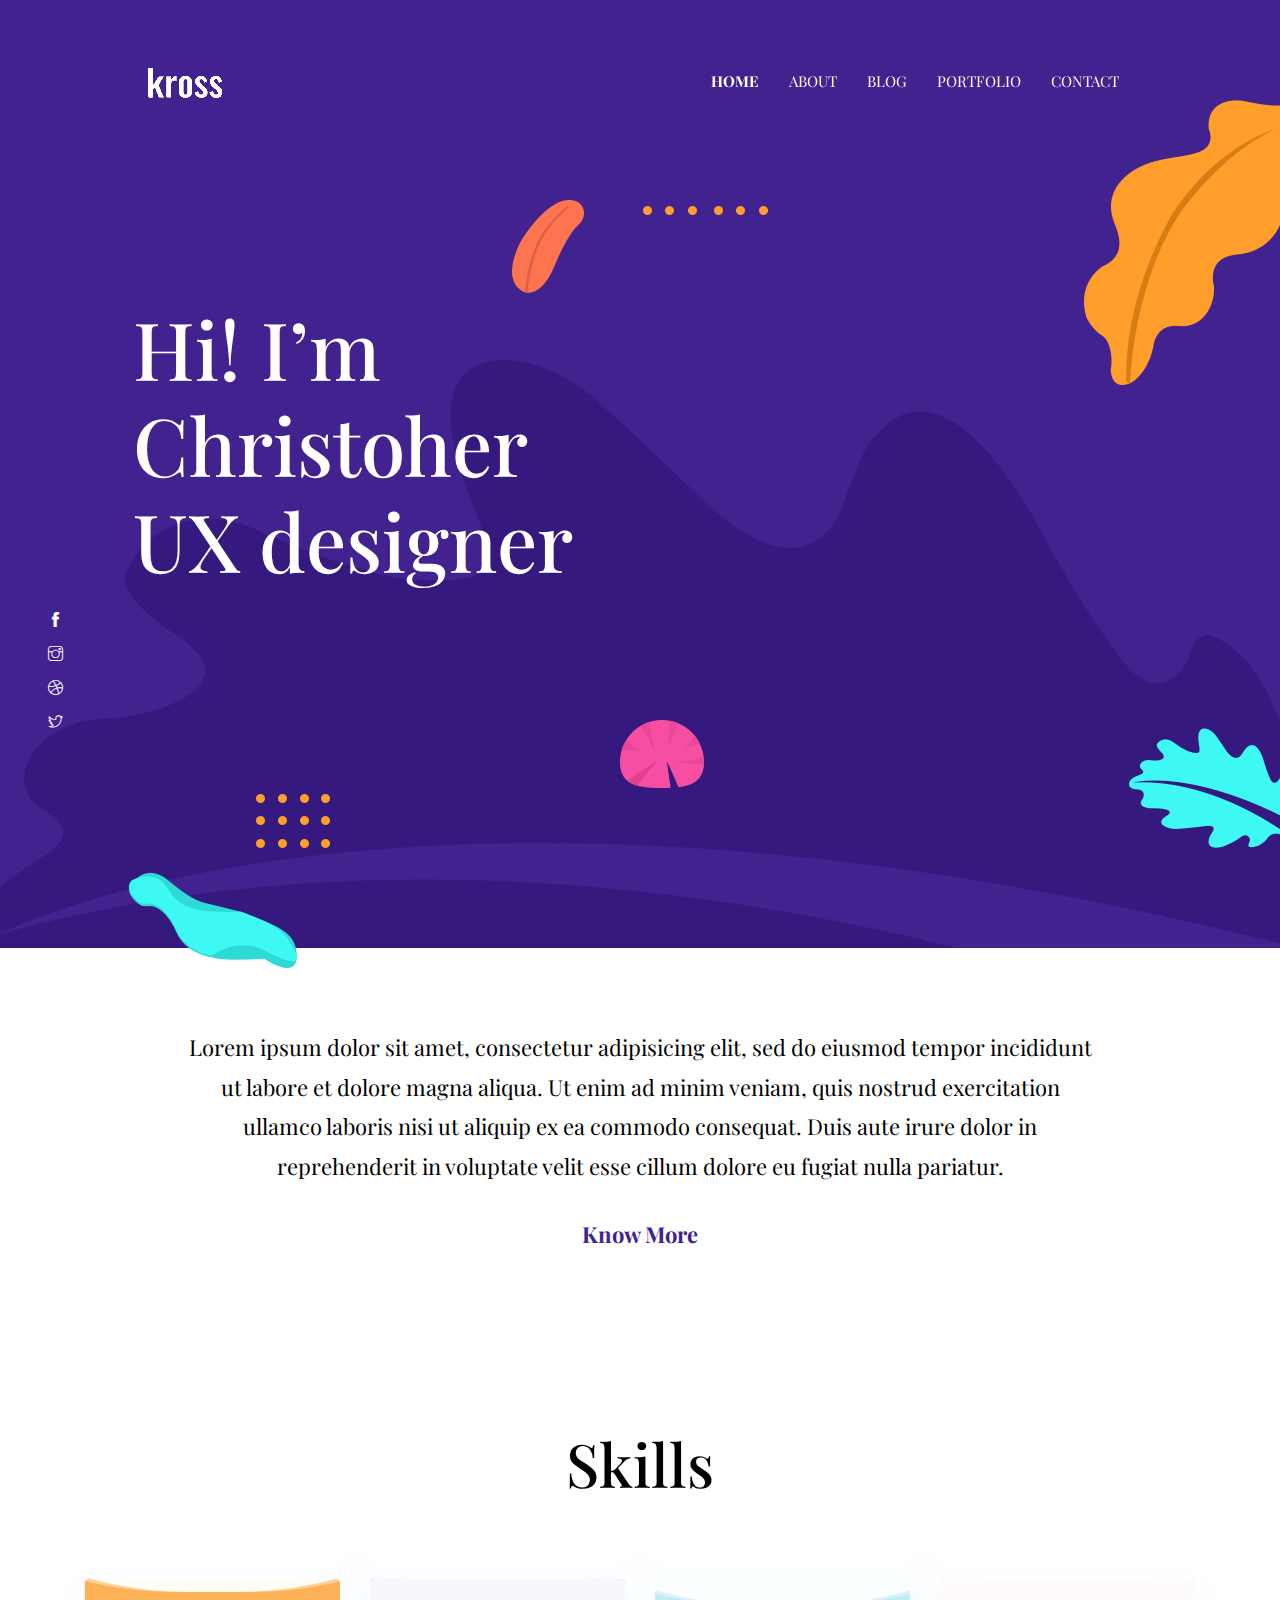
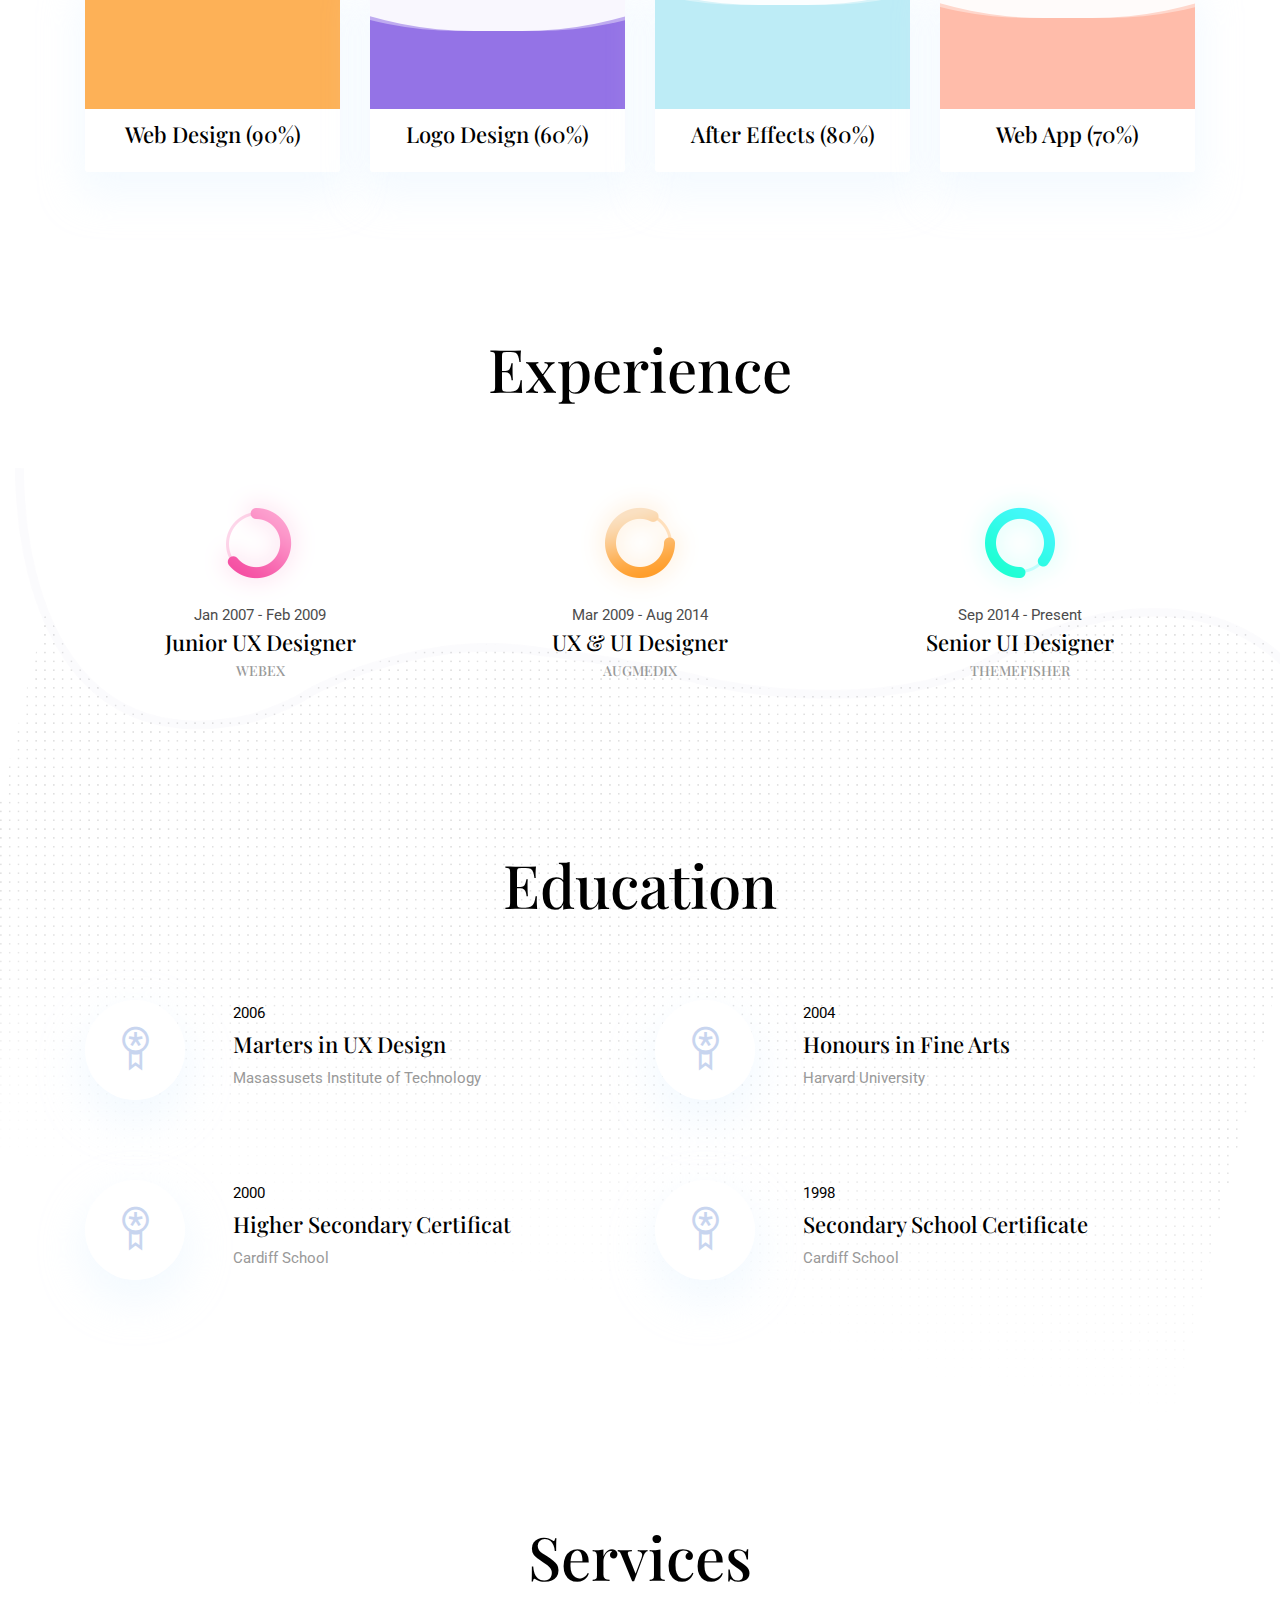
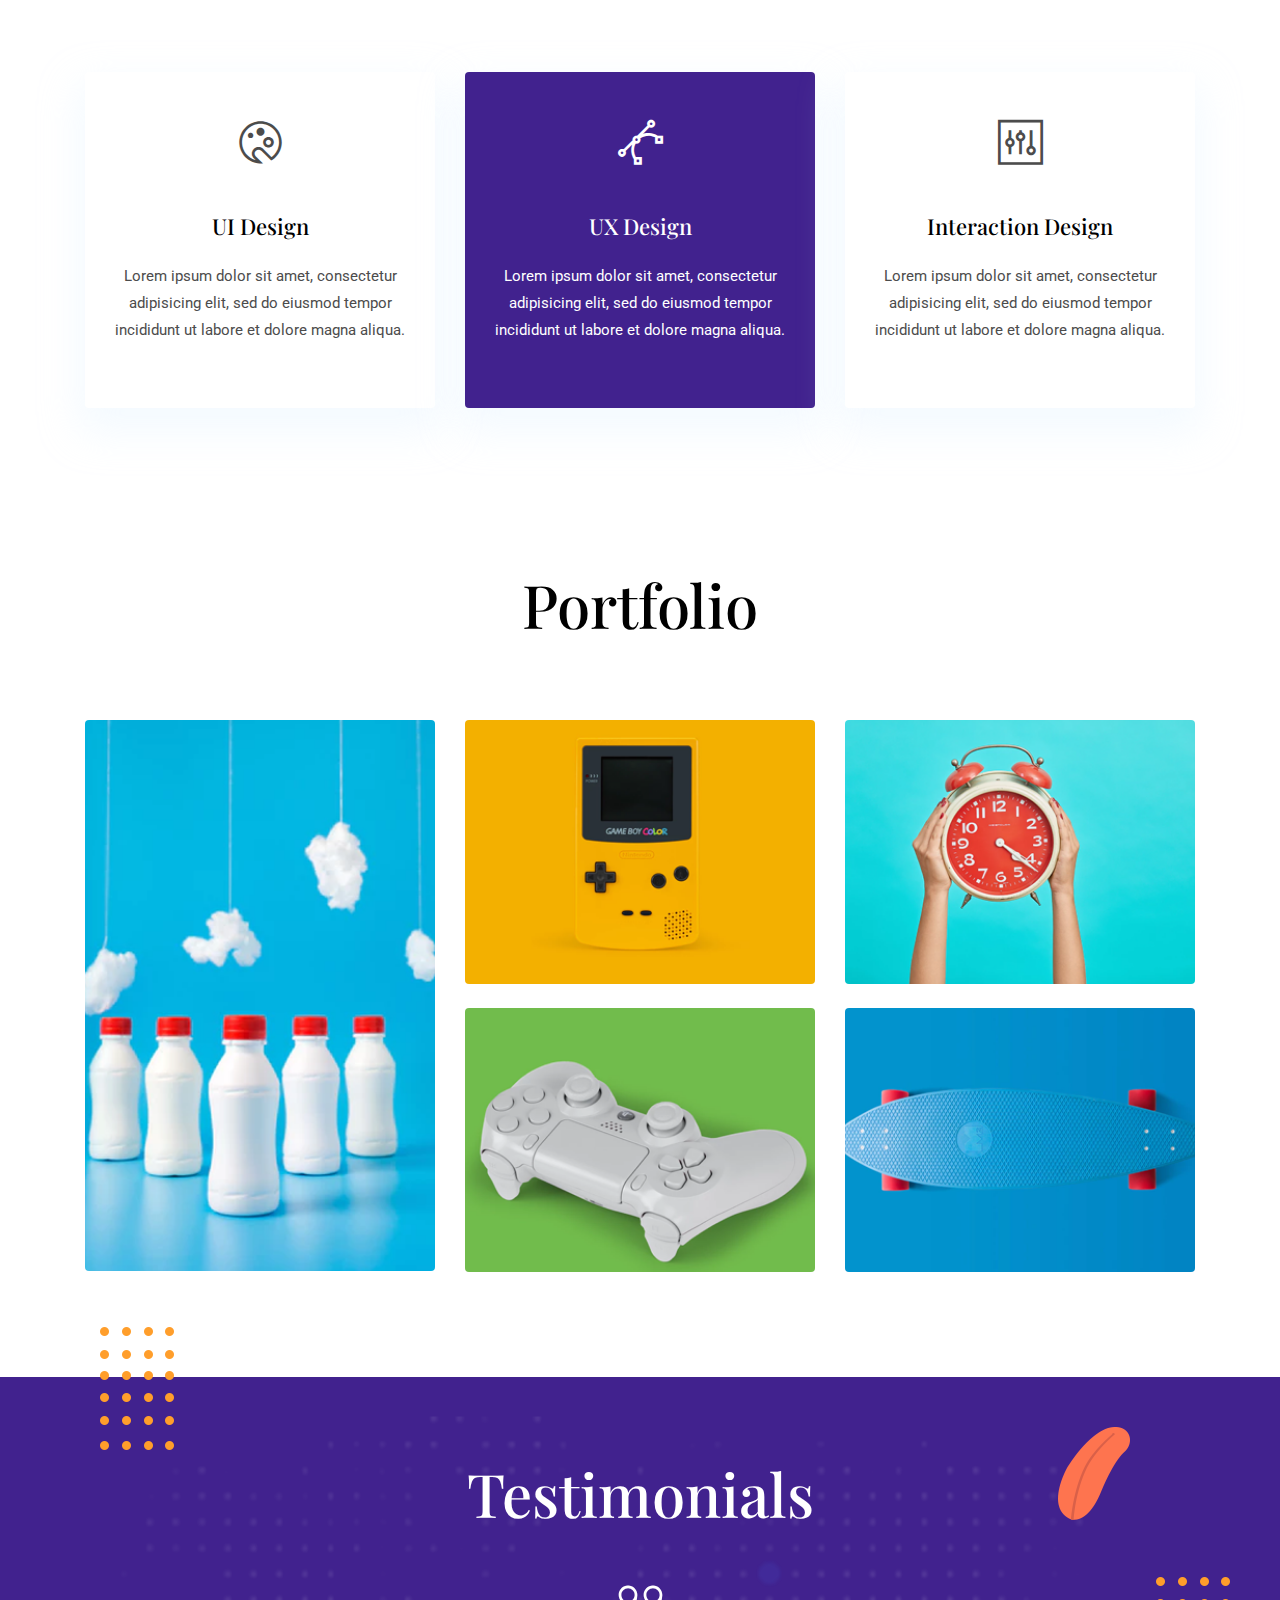
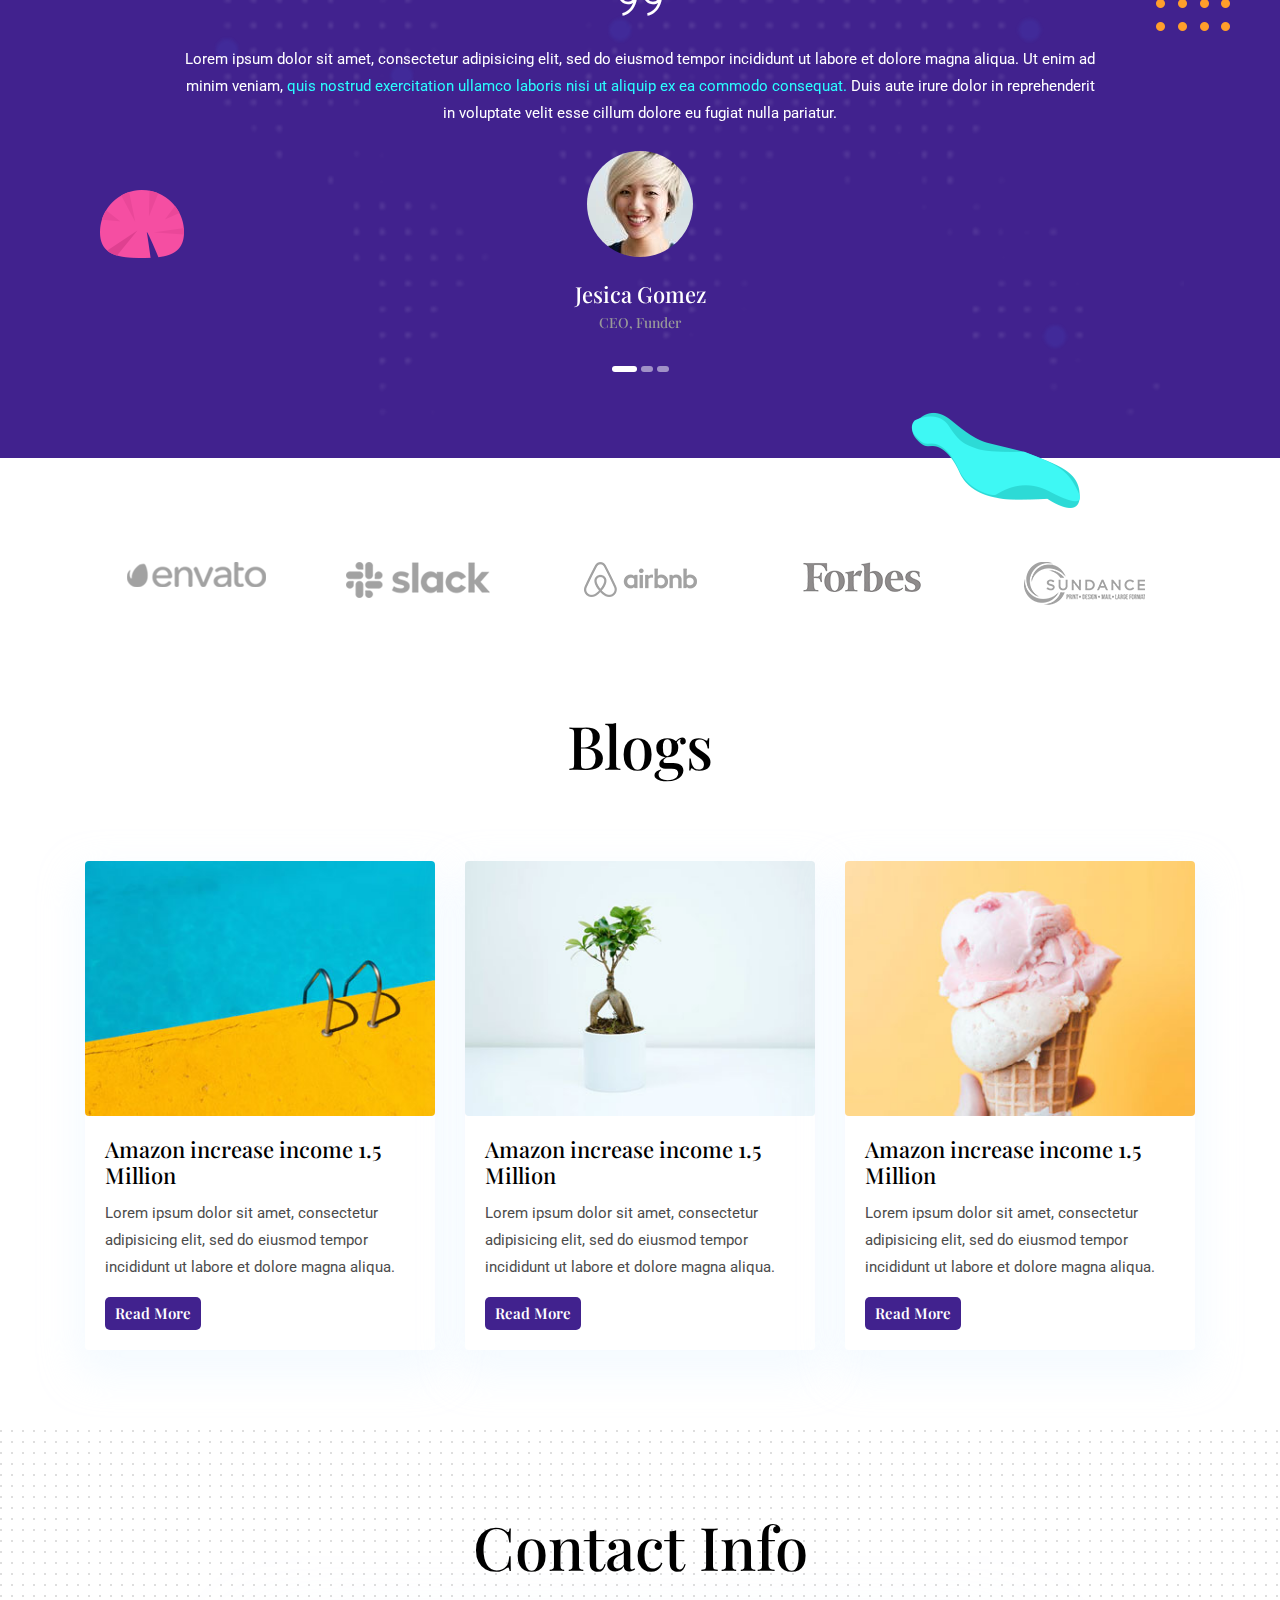
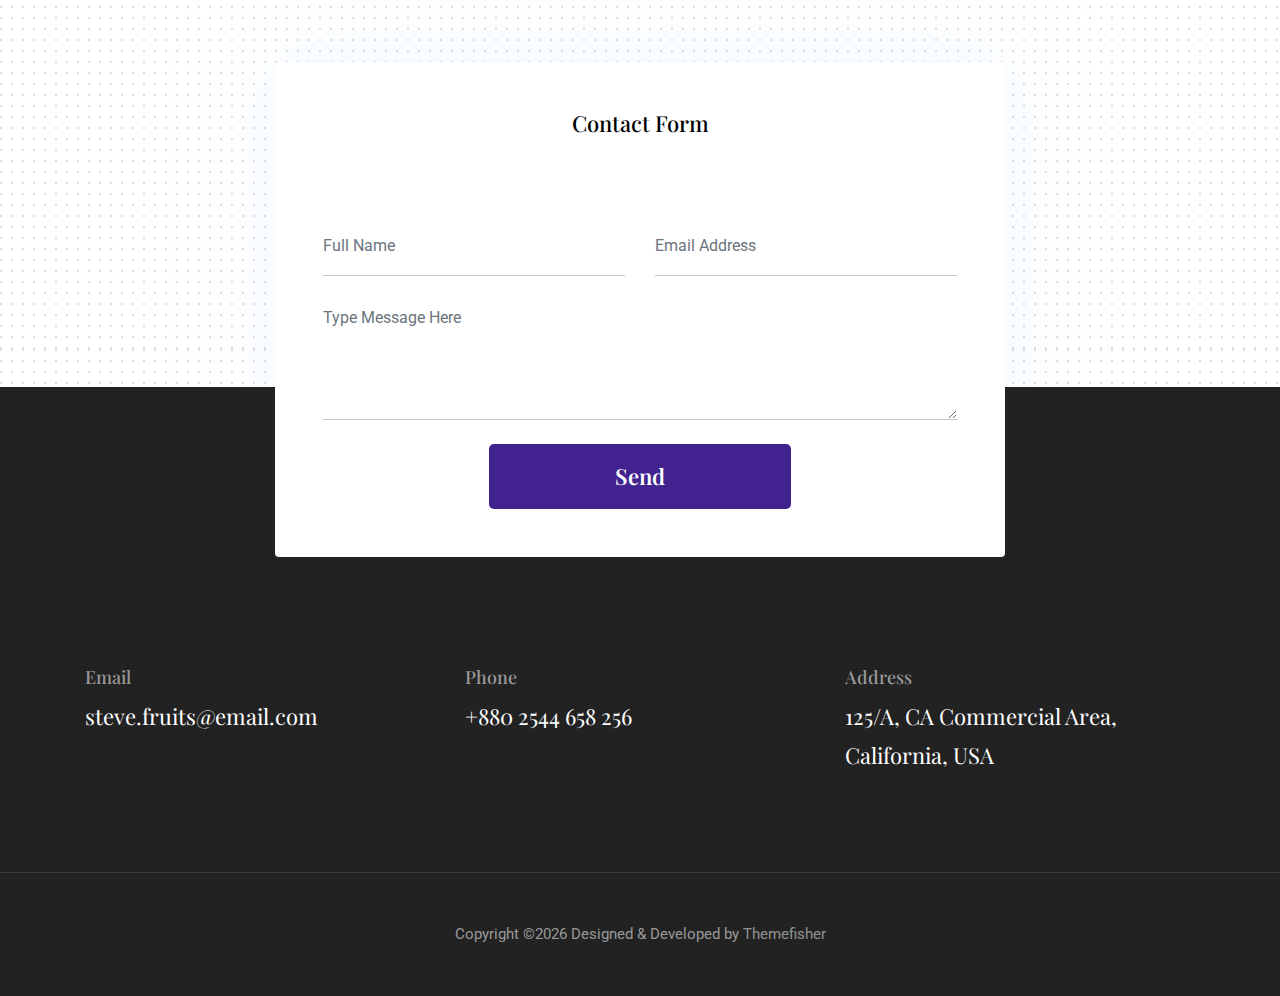
==== kross/themes/kross/index.html @ b0164363 "Initial commit" ====
<!--
 // WEBSITE: https://themefisher.com
 // TWITTER: https://twitter.com/themefisher
 // FACEBOOK: https://www.facebook.com/themefisher
 // GITHUB: https://github.com/themefisher/
-->

<!-- 
THEME: Kross - Creative Portfolio Template
VERSION: 1.0.0
AUTHOR: Themefisher

HOMEPAGE: https://themefisher.com/products/kross-creative-portfolio-template/
DEMO: https://demo.themefisher.com/kross/
GITHUB: https://github.com/themefisher/meghna-onepage-html5-business-template

Get HUGO Version : https://gethugothemes.com/products/kross-hugo-theme/

WEBSITE: https://themefisher.com
TWITTER: https://twitter.com/themefisher
FACEBOOK: https://www.facebook.com/themefisher
-->

<!DOCTYPE html>
<html lang="en">
<head>

  <!-- Basic Page Needs
  ================================================== -->
  <meta charset="utf-8">
  <title>Kross - Creative Portfolio Template</title>

  <!-- Mobile Specific Metas
  ================================================== -->
  <meta http-equiv="X-UA-Compatible" content="IE=edge">
  <meta name="description" content="Creative Portfolio Template">
  <meta name="viewport" content="width=device-width, initial-scale=1.0, maximum-scale=5.0">
  <meta name="author" content="Themefisher">
  <meta name="generator" content="Themefisher Kross Template v1.0">
  <!-- Favicon -->
  <link rel="shortcut icon" type="image/x-icon" href="images/favicon.png" />
  
  <!-- ** Plugins Needed for the Project ** -->
  <!-- Bootstrap -->
  <link rel="stylesheet" href="plugins/bootstrap/bootstrap.min.css">
  <!-- slick slider -->
  <link rel="stylesheet" href="plugins/slick/slick.css">
  <!-- themefy-icon -->
  <link rel="stylesheet" href="plugins/themify-icons/themify-icons.css">

  <!-- Main Stylesheet -->
  <link href="css/style.css" rel="stylesheet">

</head>
<body>
  

<header class="navigation fixed-top">
  <nav class="navbar navbar-expand-lg navbar-dark">
    <a class="navbar-brand font-tertiary h3" href="index.html"><img src="images/logo.png" alt="Myself"></a>
    <button class="navbar-toggler" type="button" data-toggle="collapse" data-target="#navigation"
      aria-controls="navigation" aria-expanded="false" aria-label="Toggle navigation">
      <span class="navbar-toggler-icon"></span>
    </button>

    <div class="collapse navbar-collapse text-center" id="navigation">
      <ul class="navbar-nav ml-auto">
        <li class="nav-item active">
          <a class="nav-link" href="index.html">Home</a>
        </li>
        <li class="nav-item">
          <a class="nav-link" href="about.html">about</a>
        </li>
        <li class="nav-item">
          <a class="nav-link" href="blog.html">Blog</a>
        </li>
        <li class="nav-item">
          <a class="nav-link" href="portfolio.html">Portfolio</a>
        </li>
        <li class="nav-item">
          <a class="nav-link" href="contact.html">Contact</a>
        </li>
      </ul>
    </div>
  </nav>
</header>

<!-- hero area -->
<section class="hero-area bg-primary" id="parallax">
  <div class="container">
    <div class="row">
      <div class="col-lg-11 mx-auto">
        <h1 class="text-white font-tertiary">Hi! I’m <br> Christoher <br> UX designer</h1>
      </div>
    </div>
  </div>
  <div class="layer-bg w-100">
    <img class="img-fluid w-100" src="images/illustrations/leaf-bg.png" alt="bg-shape">
  </div>
  <div class="layer" id="l2">
    <img src="images/illustrations/dots-cyan.png" alt="bg-shape">
  </div>
  <div class="layer" id="l3">
    <img src="images/illustrations/leaf-orange.png" alt="bg-shape">
  </div>
  <div class="layer" id="l4">
    <img src="images/illustrations/dots-orange.png" alt="bg-shape">
  </div>
  <div class="layer" id="l5">
    <img src="images/illustrations/leaf-yellow.png" alt="bg-shape">
  </div>
  <div class="layer" id="l6">
    <img src="images/illustrations/leaf-cyan.png" alt="bg-shape">
  </div>
  <div class="layer" id="l7">
    <img src="images/illustrations/dots-group-orange.png" alt="bg-shape">
  </div>
  <div class="layer" id="l8">
    <img src="images/illustrations/leaf-pink-round.png" alt="bg-shape">
  </div>
  <div class="layer" id="l9">
    <img src="images/illustrations/leaf-cyan-2.png" alt="bg-shape">
  </div>
  <!-- social icon -->
  <ul class="list-unstyled ml-5 mt-3 position-relative zindex-1">
    <li class="mb-3"><a class="text-white" href="https://themefisher.com/"><i class="ti-facebook"></i></a></li>
    <li class="mb-3"><a class="text-white" href="https://themefisher.com/"><i class="ti-instagram"></i></a></li>
    <li class="mb-3"><a class="text-white" href="https://themefisher.com/"><i class="ti-dribbble"></i></a></li>
    <li class="mb-3"><a class="text-white" href="https://themefisher.com/"><i class="ti-twitter"></i></a></li>
  </ul>
  <!-- /social icon -->
</section>
<!-- /hero area -->

<!-- about -->
<section class="section">
  <div class="container">
    <div class="row">
      <div class="col-lg-10 mx-auto text-center">
        <p class="font-secondary paragraph-lg text-dark">Lorem ipsum dolor sit amet, consectetur adipisicing elit, sed
          do eiusmod tempor incididunt ut labore et dolore magna aliqua. Ut enim ad minim veniam, quis nostrud
          exercitation ullamco laboris nisi ut aliquip ex ea commodo consequat. Duis aute irure dolor in reprehenderit
          in voluptate velit esse cillum dolore eu fugiat nulla pariatur.</p>
        <a href="about.html" class="btn btn-transparent">know more</a>
      </div>
    </div>
  </div>
</section>
<!-- /about -->

<!-- skills -->
<section class="section">
  <div class="container">
    <div class="row">
      <div class="col-lg-12 text-center">
        <h2 class="section-title">Skills</h2>
      </div>
      <div class="col-lg-3 col-sm-6 mb-4 mb-lg-0">
        <div class="card shadow text-center">
          <div class="position-relative rounded-top progress-wrapper" data-color="#fdb157">
            <div class="wave" data-progress="90%"></div>
          </div>
          <div class="card-footer bg-white">
            <h4 class="card-title">Web Design (90%)</h4>
          </div>
        </div>
      </div>
      <div class="col-lg-3 col-sm-6 mb-4 mb-lg-0">
        <div class="card shadow text-center">
          <div class="position-relative rounded-top progress-wrapper" data-color="#9473e6">
            <div class="wave" data-progress="60%"></div>
          </div>
          <div class="card-footer bg-white">
            <h4 class="card-title">Logo Design (60%)</h4>
          </div>
        </div>
      </div>
      <div class="col-lg-3 col-sm-6 mb-4 mb-lg-0">
        <div class="card shadow text-center">
          <div class="position-relative rounded-top progress-wrapper" data-color="#bdecf6">
            <div class="wave" data-progress="80%"></div>
          </div>
          <div class="card-footer bg-white">
            <h4 class="card-title">After Effects (80%)</h4>
          </div>
        </div>
      </div>
      <div class="col-lg-3 col-sm-6 mb-4 mb-lg-0">
        <div class="card shadow text-center">
          <div class="position-relative rounded-top progress-wrapper" data-color="#ffbcaa">
            <div class="wave" data-progress="70%"></div>
          </div>
          <div class="card-footer bg-white">
            <h4 class="card-title">Web App (70%)</h4>
          </div>
        </div>
      </div>
    </div>
  </div>
</section>
<!-- /skills -->

<!-- experience -->
<section class="section">
  <div class="container">
    <div class="row justify-content-around">
      <div class="col-lg-12 text-center">
        <h2 class="section-title">Experience</h2>
      </div>
      <div class="col-lg-3 col-md-4 text-center">
        <img src="images/experience/icon-1.png" alt="icon">
        <p class="mb-0">Jan 2007 - Feb 2009</p>
        <h4>Junior UX Designer</h4>
        <h6 class="text-light">WEBEX</h6>
      </div>
      <div class="col-lg-3 col-md-4 text-center">
        <img src="images/experience/icon-2.png" alt="icon">
        <p class="mb-0">Mar 2009 - Aug 2014</p>
        <h4>UX & UI Designer</h4>
        <h6 class="text-light">AUGMEDIX</h6>
      </div>
      <div class="col-lg-3 col-md-4 text-center">
        <img src="images/experience/icon-3.png" alt="icon">
        <p class="mb-0">Sep 2014 - Present</p>
        <h4>Senior UI Designer</h4>
        <h6 class="text-light">THEMEFISHER</h6>
      </div>
    </div>
  </div>
</section>
<!-- ./experience -->

<!-- education -->
<section class="section position-relative">
  <div class="container">
    <div class="row">
      <div class="col-lg-12 text-center">
        <h2 class="section-title">Education</h2>
      </div>
      <div class="col-lg-6 col-md-6 mb-80">
        <div class="d-flex">
          <div class="mr-lg-5 mr-3">
            <i class="ti-medall icon icon-light icon-bg bg-white shadow rounded-circle d-block"></i>
          </div>
          <div>
            <p class="text-dark mb-1">2006</p>
            <h4>Marters in UX Design</h4>
            <p class="mb-0 text-light">Masassusets Institute of Technology</p>
          </div>
        </div>
      </div>
      <div class="col-lg-6 col-md-6 mb-80">
        <div class="d-flex">
          <div class="mr-lg-5 mr-3">
            <i class="ti-medall icon icon-light icon-bg bg-white shadow rounded-circle d-block"></i>
          </div>
          <div>
            <p class="text-dark mb-1">2004</p>
            <h4>Honours in Fine Arts</h4>
            <p class="mb-0 text-light">Harvard University</p>
          </div>
        </div>
      </div>
      <div class="col-lg-6 col-md-6 mb-80">
        <div class="d-flex">
          <div class="mr-lg-5 mr-3">
            <i class="ti-medall icon icon-light icon-bg bg-white shadow rounded-circle d-block"></i>
          </div>
          <div>
            <p class="text-dark mb-1">2000</p>
            <h4>Higher Secondary Certificat</h4>
            <p class="mb-0 text-light">Cardiff School</p>
          </div>
        </div>
      </div>
      <div class="col-lg-6 col-md-6 mb-80">
        <div class="d-flex">
          <div class="mr-lg-5 mr-3">
            <i class="ti-medall icon icon-light icon-bg bg-white shadow rounded-circle d-block"></i>
          </div>
          <div>
            <p class="text-dark mb-1">1998</p>
            <h4>Secondary School Certificate</h4>
            <p class="mb-0 text-light">Cardiff School</p>
          </div>
        </div>
      </div>
    </div>
  </div>
  <!-- bg image -->
  <img class="img-fluid edu-bg-image w-100" src="images/backgrounds/education-bg.png" alt="bg-image">
</section>
<!-- /education -->

<!-- services -->
<section class="section">
  <div class="container">
    <div class="row">
      <div class="col-12 text-center">
        <h2 class="section-title">Services</h2>
      </div>
      <div class="col-md-4 mb-4 mb-md-0">
        <div class="card hover-shadow shadow">
          <div class="card-body text-center px-4 py-5">
            <i class="ti-palette icon mb-5 d-inline-block"></i>
            <h4 class="mb-4">UI Design</h4>
            <p>Lorem ipsum dolor sit amet, consectetur adipisicing elit, sed do eiusmod tempor incididunt ut labore et
              dolore magna aliqua.</p>
          </div>
        </div>
      </div>
      <div class="col-md-4 mb-4 mb-md-0">
        <div class="card active-bg-primary hover-shadow shadow">
          <div class="card-body text-center px-4 py-5">
            <i class="ti-vector icon mb-5 d-inline-block"></i>
            <h4 class="mb-4">UX Design</h4>
            <p>Lorem ipsum dolor sit amet, consectetur adipisicing elit, sed do eiusmod tempor incididunt ut labore et
              dolore magna aliqua.</p>
          </div>
        </div>
      </div>
      <div class="col-md-4 mb-4 mb-md-0">
        <div class="card hover-shadow shadow">
          <div class="card-body text-center px-4 py-5">
            <i class="ti-panel icon mb-5 d-inline-block"></i>
            <h4 class="mb-4">Interaction Design</h4>
            <p>Lorem ipsum dolor sit amet, consectetur adipisicing elit, sed do eiusmod tempor incididunt ut labore et
              dolore magna aliqua.</p>
          </div>
        </div>
      </div>
    </div>
  </div>
</section>
<!-- /services -->

<!-- portfolio -->
<section class="section">
  <div class="container">
    <div class="row">
      <div class="col-12 text-center">
        <h2 class="section-title">Portfolio</h2>
      </div>
    </div>
    <div class="row shuffle-wrapper">
      <div class="col-lg-4 col-6 mb-4 shuffle-item">
        <div class="position-relative rounded hover-wrapper">
          <img src="images/portfolio/item-1.png" alt="portfolio-image" class="img-fluid rounded w-100">
          <div class="hover-overlay">
            <div class="hover-content">
              <a class="btn btn-light btn-sm" href="#!">view project</a>
            </div>
          </div>
        </div>
      </div>
      <div class="col-lg-4 col-6 mb-4 shuffle-item">
        <div class="position-relative rounded hover-wrapper">
          <img src="images/portfolio/item-2.png" alt="portfolio-image" class="img-fluid rounded w-100">
          <div class="hover-overlay">
            <div class="hover-content">
              <a class="btn btn-light btn-sm" href="#!">view project</a>
            </div>
          </div>
        </div>
      </div>
      <div class="col-lg-4 col-6 mb-4 shuffle-item">
        <div class="position-relative rounded hover-wrapper">
          <img src="images/portfolio/item-3.png" alt="portfolio-image" class="img-fluid rounded w-100">
          <div class="hover-overlay">
            <div class="hover-content">
              <a class="btn btn-light btn-sm" href="#!">view project</a>
            </div>
          </div>
        </div>
      </div>
      <div class="col-lg-4 col-6 mb-4 shuffle-item">
        <div class="position-relative rounded hover-wrapper">
          <img src="images/portfolio/item-4.png" alt="portfolio-image" class="img-fluid rounded w-100">
          <div class="hover-overlay">
            <div class="hover-content">
              <a class="btn btn-light btn-sm" href="#!">view project</a>
            </div>
          </div>
        </div>
      </div>
      <div class="col-lg-4 col-6 mb-4 shuffle-item">
        <div class="position-relative rounded hover-wrapper">
          <img src="images/portfolio/item-5.png" alt="portfolio-image" class="img-fluid rounded w-100">
          <div class="hover-overlay">
            <div class="hover-content">
              <a class="btn btn-light btn-sm" href="#!">view project</a>
            </div>
          </div>
        </div>
      </div>
    </div>
  </div>
</section>
<!-- /portfolio -->

<!-- testimonial -->
<section class="section bg-primary position-relative testimonial-bg-shapes">
  <div class="container">
    <div class="row">
      <div class="col-12 text-center">
        <h2 class="section-title text-white mb-5">Testimonials</h2>
      </div>
      <div class="col-lg-10 mx-auto testimonial-slider">
        <!-- slider-item -->
        <div class="text-center testimonial-content">
          <i class="ti-quote-right text-white icon mb-4 d-inline-block"></i>
          <p class="text-white mb-4">Lorem ipsum dolor sit amet, consectetur adipisicing elit, sed do eiusmod tempor
            incididunt ut labore et dolore magna aliqua. Ut enim ad minim veniam, <strong>quis nostrud exercitation
              ullamco laboris nisi ut aliquip ex ea commodo consequat.</strong> Duis aute irure dolor in reprehenderit
            in voluptate velit esse cillum dolore eu fugiat nulla pariatur.</p>
          <img class="img-fluid rounded-circle mb-4 d-inline-block" src="images/testimonial/client-1.png"
            alt="client-image">
          <h4 class="text-white">Jesica Gomez</h4>
          <h6 class="text-light mb-4">CEO, Funder</h6>
        </div>
        <!-- slider-item -->
        <div class="text-center testimonial-content">
          <i class="ti-quote-right text-white icon mb-4 d-inline-block"></i>
          <p class="text-white mb-4">Lorem ipsum dolor sit amet, consectetur adipisicing elit, sed do eiusmod tempor
            incididunt ut labore et dolore magna aliqua. Ut enim ad minim veniam, <strong>quis nostrud exercitation
              ullamco
              laboris nisi ut aliquip ex ea commodo consequat.</strong> Duis aute irure dolor in reprehenderit in
            voluptate velit
            esse cillum dolore eu fugiat nulla pariatur.</p>
          <img class="img-fluid rounded-circle mb-4 d-inline-block" src="images/testimonial/client-1.png"
            alt="client-image">
          <h4 class="text-white">Jesica Gomez</h4>
          <h6 class="text-light mb-4">CEO, Funder</h6>
        </div>
        <!-- slider-item -->
        <div class="text-center testimonial-content">
          <i class="ti-quote-right text-white icon mb-4 d-inline-block"></i>
          <p class="text-white mb-4">Lorem ipsum dolor sit amet, consectetur adipisicing elit, sed do eiusmod tempor
            incididunt ut labore et dolore magna aliqua. Ut enim ad minim veniam, <strong>quis nostrud exercitation
              ullamco
              laboris nisi ut aliquip ex ea commodo consequat.</strong> Duis aute irure dolor in reprehenderit in
            voluptate velit
            esse cillum dolore eu fugiat nulla pariatur.</p>
          <img class="img-fluid rounded-circle mb-4 d-inline-block" src="images/testimonial/client-1.png"
            alt="client-image">
          <h4 class="text-white">Jesica Gomez</h4>
          <h6 class="text-light mb-4">CEO, Funder</h6>
        </div>
      </div>
    </div>
  </div>
  <!-- bg shapes -->
  <img src="images/backgrounds/map.png" alt="map" class="img-fluid bg-map">
  <img src="images/illustrations/dots-group-v.png" alt="bg-shape" class="img-fluid bg-shape-1">
  <img src="images/illustrations/leaf-orange.png" alt="bg-shape" class="img-fluid bg-shape-2">
  <img src="images/illustrations/dots-group-sm.png" alt="bg-shape" class="img-fluid bg-shape-3">
  <img src="images/illustrations/leaf-pink-round.png" alt="bg-shape" class="img-fluid bg-shape-4">
  <img src="images/illustrations/leaf-cyan.png" alt="bg-shape" class="img-fluid bg-shape-5">
</section>
<!-- /testimonial -->

<!-- client logo slider -->
<section class="section pb-0">
  <div class="container">
    <div class="client-logo-slider d-flex align-items-center">
      <a href="contact.html" class="text-center d-block outline-0 p-4"><img class="d-unset img-fluid"
          src="images/clients-logo/client-logo-1.png" alt="client-logo"></a>
      <a href="contact.html" class="text-center d-block outline-0 p-4"><img class="d-unset img-fluid"
          src="images/clients-logo/client-logo-2.png" alt="client-logo"></a>
      <a href="contact.html" class="text-center d-block outline-0 p-4"><img class="d-unset img-fluid"
          src="images/clients-logo/client-logo-3.png" alt="client-logo"></a>
      <a href="contact.html" class="text-center d-block outline-0 p-4"><img class="d-unset img-fluid"
          src="images/clients-logo/client-logo-4.png" alt="client-logo"></a>
      <a href="contact.html" class="text-center d-block outline-0 p-4"><img class="d-unset img-fluid"
          src="images/clients-logo/client-logo-5.png" alt="client-logo"></a>
      <a href="contact.html" class="text-center d-block outline-0 p-4"><img class="d-unset img-fluid"
          src="images/clients-logo/client-logo-1.png" alt="client-logo"></a>
      <a href="contact.html" class="text-center d-block outline-0 p-4"><img class="d-unset img-fluid"
          src="images/clients-logo/client-logo-2.png" alt="client-logo"></a>
      <a href="contact.html" class="text-center d-block outline-0 p-4"><img class="d-unset img-fluid"
          src="images/clients-logo/client-logo-3.png" alt="client-logo"></a>
      <a href="contact.html" class="text-center d-block outline-0 p-4"><img class="d-unset img-fluid"
          src="images/clients-logo/client-logo-4.png" alt="client-logo"></a>
      <a href="contact.html" class="text-center d-block outline-0 p-4"><img class="d-unset img-fluid"
          src="images/clients-logo/client-logo-5.png" alt="client-logo"></a>
    </div>
  </div>
</section>
<!-- /client logo slider -->

<!-- blog -->
<section class="section">
  <div class="container">
    <div class="row">
      <div class="col-12 text-center">
        <h2 class="section-title">Blogs</h2>
      </div>
      <div class="col-lg-4 col-sm-6 mb-4 mb-lg-0">
        <article class="card shadow">
          <img class="rounded card-img-top" src="images/blog/post-3.jpg" alt="post-thumb">
          <div class="card-body">
            <h4 class="card-title"><a class="text-dark" href="blog-single.html">Amazon increase income 1.5 Million</a>
            </h4>
            <p class="cars-text">Lorem ipsum dolor sit amet, consectetur adipisicing elit, sed do eiusmod tempor
              incididunt ut labore et
              dolore magna aliqua.</p>
            <a href="blog-single.html" class="btn btn-xs btn-primary">Read More</a>
          </div>
        </article>
      </div>
      <div class="col-lg-4 col-sm-6 mb-4 mb-lg-0">
        <article class="card shadow">
          <img class="rounded card-img-top" src="images/blog/post-4.jpg" alt="post-thumb">
          <div class="card-body">
            <h4 class="card-title"><a class="text-dark" href="blog-single.html">Amazon increase income 1.5 Million</a>
            </h4>
            <p class="cars-text">Lorem ipsum dolor sit amet, consectetur adipisicing elit, sed do eiusmod tempor
              incididunt ut labore et
              dolore magna aliqua.</p>
            <a href="blog-single.html" class="btn btn-xs btn-primary">Read More</a>
          </div>
        </article>
      </div>
      <div class="col-lg-4 col-sm-6 mb-4 mb-lg-0">
        <article class="card shadow">
          <img class="rounded card-img-top" src="images/blog/post-2.jpg" alt="post-thumb">
          <div class="card-body">
            <h4 class="card-title"><a class="text-dark" href="blog-single.html">Amazon increase income 1.5 Million</a>
            </h4>
            <p class="cars-text">Lorem ipsum dolor sit amet, consectetur adipisicing elit, sed do eiusmod tempor
              incididunt ut labore et
              dolore magna aliqua.</p>
            <a href="blog-single.html" class="btn btn-xs btn-primary">Read More</a>
          </div>
        </article>
      </div>
    </div>
  </div>
</section>
<!-- /blog -->

<!-- contact -->
<section class="section section-on-footer" data-background="images/backgrounds/bg-dots.png">
  <div class="container">
    <div class="row">
      <div class="col-12 text-center">
        <h2 class="section-title">Contact Info</h2>
      </div>
      <div class="col-lg-8 mx-auto">
        <div class="bg-white rounded text-center p-5 shadow-down">
          <h4 class="mb-80">Contact Form</h4>
          <form action="#" class="row">
            <div class="col-md-6">
              <input type="text" id="name" name="name" placeholder="Full Name" class="form-control px-0 mb-4" required>
            </div>
            <div class="col-md-6">
              <input type="email" id="email" name="email" placeholder="Email Address" class="form-control px-0 mb-4" required>
            </div>
            <div class="col-12">
              <textarea name="message" id="message" class="form-control px-0 mb-4"
                placeholder="Type Message Here" required></textarea>
            </div>
            <div class="col-lg-6 col-10 mx-auto">
              <button class="btn btn-primary w-100">send</button>
            </div>
          </form>
        </div>
      </div>
    </div>
  </div>
</section>
<!-- /contact -->

<!-- footer -->
<footer class="bg-dark footer-section">
  <div class="section">
    <div class="container">
      <div class="row">
        <div class="col-md-4">
          <h5 class="text-light">Email</h5>
          <p class="text-white paragraph-lg font-secondary">steve.fruits@email.com</p>
        </div>
        <div class="col-md-4">
          <h5 class="text-light">Phone</h5>
          <p class="text-white paragraph-lg font-secondary">+880 2544 658 256</p>
        </div>
        <div class="col-md-4">
          <h5 class="text-light">Address</h5>
          <p class="text-white paragraph-lg font-secondary">125/A, CA Commercial Area, California, USA</p>
        </div>
      </div>
    </div>
  </div>
  <div class="border-top text-center border-dark py-5">
    <p class="mb-0 text-light">Copyright &copy;<script>
        var CurrentYear = new Date().getFullYear()
        document.write(CurrentYear)
      </script> Designed &amp; Developed by <a class="text-white-50" href="Themefisher">Themefisher</a></p>
  </div>
</footer>
<!-- /footer -->

<!-- jQuery -->
<script src="plugins/jQuery/jquery.min.js"></script>
<!-- Bootstrap JS -->
<script src="plugins/bootstrap/bootstrap.min.js"></script>
<!-- slick slider -->
<script src="plugins/slick/slick.min.js"></script>
<!-- filter -->
<script src="plugins/shuffle/shuffle.min.js"></script>

<!-- Main Script -->
<script src="js/script.js"></script>

</body>
</html>
---- kross/themes/kross/plugins/themify-icons/themify-icons.css ----
@font-face{font-family:themify;src:url(fonts/themify.eot?-fvbane);src:url(fonts/themify.eot?#iefix-fvbane) format('embedded-opentype'),url(fonts/themify.woff?-fvbane) format('woff'),url(fonts/themify.ttf?-fvbane) format('truetype'),url(fonts/themify.svg?-fvbane#themify) format('svg');font-weight:400;font-style:normal}[class*=" ti-"],[class^=ti-]{font-family:themify;speak:none;font-style:normal;font-weight:400;font-variant:normal;text-transform:none;line-height:1;-webkit-font-smoothing:antialiased;-moz-osx-font-smoothing:grayscale}.ti-wand:before{content:"\e600"}.ti-volume:before{content:"\e601"}.ti-user:before{content:"\e602"}.ti-unlock:before{content:"\e603"}.ti-unlink:before{content:"\e604"}.ti-trash:before{content:"\e605"}.ti-thought:before{content:"\e606"}.ti-target:before{content:"\e607"}.ti-tag:before{content:"\e608"}.ti-tablet:before{content:"\e609"}.ti-star:before{content:"\e60a"}.ti-spray:before{content:"\e60b"}.ti-signal:before{content:"\e60c"}.ti-shopping-cart:before{content:"\e60d"}.ti-shopping-cart-full:before{content:"\e60e"}.ti-settings:before{content:"\e60f"}.ti-search:before{content:"\e610"}.ti-zoom-in:before{content:"\e611"}.ti-zoom-out:before{content:"\e612"}.ti-cut:before{content:"\e613"}.ti-ruler:before{content:"\e614"}.ti-ruler-pencil:before{content:"\e615"}.ti-ruler-alt:before{content:"\e616"}.ti-bookmark:before{content:"\e617"}.ti-bookmark-alt:before{content:"\e618"}.ti-reload:before{content:"\e619"}.ti-plus:before{content:"\e61a"}.ti-pin:before{content:"\e61b"}.ti-pencil:before{content:"\e61c"}.ti-pencil-alt:before{content:"\e61d"}.ti-paint-roller:before{content:"\e61e"}.ti-paint-bucket:before{content:"\e61f"}.ti-na:before{content:"\e620"}.ti-mobile:before{content:"\e621"}.ti-minus:before{content:"\e622"}.ti-medall:before{content:"\e623"}.ti-medall-alt:before{content:"\e624"}.ti-marker:before{content:"\e625"}.ti-marker-alt:before{content:"\e626"}.ti-arrow-up:before{content:"\e627"}.ti-arrow-right:before{content:"\e628"}.ti-arrow-left:before{content:"\e629"}.ti-arrow-down:before{content:"\e62a"}.ti-lock:before{content:"\e62b"}.ti-location-arrow:before{content:"\e62c"}.ti-link:before{content:"\e62d"}.ti-layout:before{content:"\e62e"}.ti-layers:before{content:"\e62f"}.ti-layers-alt:before{content:"\e630"}.ti-key:before{content:"\e631"}.ti-import:before{content:"\e632"}.ti-image:before{content:"\e633"}.ti-heart:before{content:"\e634"}.ti-heart-broken:before{content:"\e635"}.ti-hand-stop:before{content:"\e636"}.ti-hand-open:before{content:"\e637"}.ti-hand-drag:before{content:"\e638"}.ti-folder:before{content:"\e639"}.ti-flag:before{content:"\e63a"}.ti-flag-alt:before{content:"\e63b"}.ti-flag-alt-2:before{content:"\e63c"}.ti-eye:before{content:"\e63d"}.ti-export:before{content:"\e63e"}.ti-exchange-vertical:before{content:"\e63f"}.ti-desktop:before{content:"\e640"}.ti-cup:before{content:"\e641"}.ti-crown:before{content:"\e642"}.ti-comments:before{content:"\e643"}.ti-comment:before{content:"\e644"}.ti-comment-alt:before{content:"\e645"}.ti-close:before{content:"\e646"}.ti-clip:before{content:"\e647"}.ti-angle-up:before{content:"\e648"}.ti-angle-right:before{content:"\e649"}.ti-angle-left:before{content:"\e64a"}.ti-angle-down:before{content:"\e64b"}.ti-check:before{content:"\e64c"}.ti-check-box:before{content:"\e64d"}.ti-camera:before{content:"\e64e"}.ti-announcement:before{content:"\e64f"}.ti-brush:before{content:"\e650"}.ti-briefcase:before{content:"\e651"}.ti-bolt:before{content:"\e652"}.ti-bolt-alt:before{content:"\e653"}.ti-blackboard:before{content:"\e654"}.ti-bag:before{content:"\e655"}.ti-move:before{content:"\e656"}.ti-arrows-vertical:before{content:"\e657"}.ti-arrows-horizontal:before{content:"\e658"}.ti-fullscreen:before{content:"\e659"}.ti-arrow-top-right:before{content:"\e65a"}.ti-arrow-top-left:before{content:"\e65b"}.ti-arrow-circle-up:before{content:"\e65c"}.ti-arrow-circle-right:before{content:"\e65d"}.ti-arrow-circle-left:before{content:"\e65e"}.ti-arrow-circle-down:before{content:"\e65f"}.ti-angle-double-up:before{content:"\e660"}.ti-angle-double-right:before{content:"\e661"}.ti-angle-double-left:before{content:"\e662"}.ti-angle-double-down:before{content:"\e663"}.ti-zip:before{content:"\e664"}.ti-world:before{content:"\e665"}.ti-wheelchair:before{content:"\e666"}.ti-view-list:before{content:"\e667"}.ti-view-list-alt:before{content:"\e668"}.ti-view-grid:before{content:"\e669"}.ti-uppercase:before{content:"\e66a"}.ti-upload:before{content:"\e66b"}.ti-underline:before{content:"\e66c"}.ti-truck:before{content:"\e66d"}.ti-timer:before{content:"\e66e"}.ti-ticket:before{content:"\e66f"}.ti-thumb-up:before{content:"\e670"}.ti-thumb-down:before{content:"\e671"}.ti-text:before{content:"\e672"}.ti-stats-up:before{content:"\e673"}.ti-stats-down:before{content:"\e674"}.ti-split-v:before{content:"\e675"}.ti-split-h:before{content:"\e676"}.ti-smallcap:before{content:"\e677"}.ti-shine:before{content:"\e678"}.ti-shift-right:before{content:"\e679"}.ti-shift-left:before{content:"\e67a"}.ti-shield:before{content:"\e67b"}.ti-notepad:before{content:"\e67c"}.ti-server:before{content:"\e67d"}.ti-quote-right:before{content:"\e67e"}.ti-quote-left:before{content:"\e67f"}.ti-pulse:before{content:"\e680"}.ti-printer:before{content:"\e681"}.ti-power-off:before{content:"\e682"}.ti-plug:before{content:"\e683"}.ti-pie-chart:before{content:"\e684"}.ti-paragraph:before{content:"\e685"}.ti-panel:before{content:"\e686"}.ti-package:before{content:"\e687"}.ti-music:before{content:"\e688"}.ti-music-alt:before{content:"\e689"}.ti-mouse:before{content:"\e68a"}.ti-mouse-alt:before{content:"\e68b"}.ti-money:before{content:"\e68c"}.ti-microphone:before{content:"\e68d"}.ti-menu:before{content:"\e68e"}.ti-menu-alt:before{content:"\e68f"}.ti-map:before{content:"\e690"}.ti-map-alt:before{content:"\e691"}.ti-loop:before{content:"\e692"}.ti-location-pin:before{content:"\e693"}.ti-list:before{content:"\e694"}.ti-light-bulb:before{content:"\e695"}.ti-Italic:before{content:"\e696"}.ti-info:before{content:"\e697"}.ti-infinite:before{content:"\e698"}.ti-id-badge:before{content:"\e699"}.ti-hummer:before{content:"\e69a"}.ti-home:before{content:"\e69b"}.ti-help:before{content:"\e69c"}.ti-headphone:before{content:"\e69d"}.ti-harddrives:before{content:"\e69e"}.ti-harddrive:before{content:"\e69f"}.ti-gift:before{content:"\e6a0"}.ti-game:before{content:"\e6a1"}.ti-filter:before{content:"\e6a2"}.ti-files:before{content:"\e6a3"}.ti-file:before{content:"\e6a4"}.ti-eraser:before{content:"\e6a5"}.ti-envelope:before{content:"\e6a6"}.ti-download:before{content:"\e6a7"}.ti-direction:before{content:"\e6a8"}.ti-direction-alt:before{content:"\e6a9"}.ti-dashboard:before{content:"\e6aa"}.ti-control-stop:before{content:"\e6ab"}.ti-control-shuffle:before{content:"\e6ac"}.ti-control-play:before{content:"\e6ad"}.ti-control-pause:before{content:"\e6ae"}.ti-control-forward:before{content:"\e6af"}.ti-control-backward:before{content:"\e6b0"}.ti-cloud:before{content:"\e6b1"}.ti-cloud-up:before{content:"\e6b2"}.ti-cloud-down:before{content:"\e6b3"}.ti-clipboard:before{content:"\e6b4"}.ti-car:before{content:"\e6b5"}.ti-calendar:before{content:"\e6b6"}.ti-book:before{content:"\e6b7"}.ti-bell:before{content:"\e6b8"}.ti-basketball:before{content:"\e6b9"}.ti-bar-chart:before{content:"\e6ba"}.ti-bar-chart-alt:before{content:"\e6bb"}.ti-back-right:before{content:"\e6bc"}.ti-back-left:before{content:"\e6bd"}.ti-arrows-corner:before{content:"\e6be"}.ti-archive:before{content:"\e6bf"}.ti-anchor:before{content:"\e6c0"}.ti-align-right:before{content:"\e6c1"}.ti-align-left:before{content:"\e6c2"}.ti-align-justify:before{content:"\e6c3"}.ti-align-center:before{content:"\e6c4"}.ti-alert:before{content:"\e6c5"}.ti-alarm-clock:before{content:"\e6c6"}.ti-agenda:before{content:"\e6c7"}.ti-write:before{content:"\e6c8"}.ti-window:before{content:"\e6c9"}.ti-widgetized:before{content:"\e6ca"}.ti-widget:before{content:"\e6cb"}.ti-widget-alt:before{content:"\e6cc"}.ti-wallet:before{content:"\e6cd"}.ti-video-clapper:before{content:"\e6ce"}.ti-video-camera:before{content:"\e6cf"}.ti-vector:before{content:"\e6d0"}.ti-themify-logo:before{content:"\e6d1"}.ti-themify-favicon:before{content:"\e6d2"}.ti-themify-favicon-alt:before{content:"\e6d3"}.ti-support:before{content:"\e6d4"}.ti-stamp:before{content:"\e6d5"}.ti-split-v-alt:before{content:"\e6d6"}.ti-slice:before{content:"\e6d7"}.ti-shortcode:before{content:"\e6d8"}.ti-shift-right-alt:before{content:"\e6d9"}.ti-shift-left-alt:before{content:"\e6da"}.ti-ruler-alt-2:before{content:"\e6db"}.ti-receipt:before{content:"\e6dc"}.ti-pin2:before{content:"\e6dd"}.ti-pin-alt:before{content:"\e6de"}.ti-pencil-alt2:before{content:"\e6df"}.ti-palette:before{content:"\e6e0"}.ti-more:before{content:"\e6e1"}.ti-more-alt:before{content:"\e6e2"}.ti-microphone-alt:before{content:"\e6e3"}.ti-magnet:before{content:"\e6e4"}.ti-line-double:before{content:"\e6e5"}.ti-line-dotted:before{content:"\e6e6"}.ti-line-dashed:before{content:"\e6e7"}.ti-layout-width-full:before{content:"\e6e8"}.ti-layout-width-default:before{content:"\e6e9"}.ti-layout-width-default-alt:before{content:"\e6ea"}.ti-layout-tab:before{content:"\e6eb"}.ti-layout-tab-window:before{content:"\e6ec"}.ti-layout-tab-v:before{content:"\e6ed"}.ti-layout-tab-min:before{content:"\e6ee"}.ti-layout-slider:before{content:"\e6ef"}.ti-layout-slider-alt:before{content:"\e6f0"}.ti-layout-sidebar-right:before{content:"\e6f1"}.ti-layout-sidebar-none:before{content:"\e6f2"}.ti-layout-sidebar-left:before{content:"\e6f3"}.ti-layout-placeholder:before{content:"\e6f4"}.ti-layout-menu:before{content:"\e6f5"}.ti-layout-menu-v:before{content:"\e6f6"}.ti-layout-menu-separated:before{content:"\e6f7"}.ti-layout-menu-full:before{content:"\e6f8"}.ti-layout-media-right-alt:before{content:"\e6f9"}.ti-layout-media-right:before{content:"\e6fa"}.ti-layout-media-overlay:before{content:"\e6fb"}.ti-layout-media-overlay-alt:before{content:"\e6fc"}.ti-layout-media-overlay-alt-2:before{content:"\e6fd"}.ti-layout-media-left-alt:before{content:"\e6fe"}.ti-layout-media-left:before{content:"\e6ff"}.ti-layout-media-center-alt:before{content:"\e700"}.ti-layout-media-center:before{content:"\e701"}.ti-layout-list-thumb:before{content:"\e702"}.ti-layout-list-thumb-alt:before{content:"\e703"}.ti-layout-list-post:before{content:"\e704"}.ti-layout-list-large-image:before{content:"\e705"}.ti-layout-line-solid:before{content:"\e706"}.ti-layout-grid4:before{content:"\e707"}.ti-layout-grid3:before{content:"\e708"}.ti-layout-grid2:before{content:"\e709"}.ti-layout-grid2-thumb:before{content:"\e70a"}.ti-layout-cta-right:before{content:"\e70b"}.ti-layout-cta-left:before{content:"\e70c"}.ti-layout-cta-center:before{content:"\e70d"}.ti-layout-cta-btn-right:before{content:"\e70e"}.ti-layout-cta-btn-left:before{content:"\e70f"}.ti-layout-column4:before{content:"\e710"}.ti-layout-column3:before{content:"\e711"}.ti-layout-column2:before{content:"\e712"}.ti-layout-accordion-separated:before{content:"\e713"}.ti-layout-accordion-merged:before{content:"\e714"}.ti-layout-accordion-list:before{content:"\e715"}.ti-ink-pen:before{content:"\e716"}.ti-info-alt:before{content:"\e717"}.ti-help-alt:before{content:"\e718"}.ti-headphone-alt:before{content:"\e719"}.ti-hand-point-up:before{content:"\e71a"}.ti-hand-point-right:before{content:"\e71b"}.ti-hand-point-left:before{content:"\e71c"}.ti-hand-point-down:before{content:"\e71d"}.ti-gallery:before{content:"\e71e"}.ti-face-smile:before{content:"\e71f"}.ti-face-sad:before{content:"\e720"}.ti-credit-card:before{content:"\e721"}.ti-control-skip-forward:before{content:"\e722"}.ti-control-skip-backward:before{content:"\e723"}.ti-control-record:before{content:"\e724"}.ti-control-eject:before{content:"\e725"}.ti-comments-smiley:before{content:"\e726"}.ti-brush-alt:before{content:"\e727"}.ti-youtube:before{content:"\e728"}.ti-vimeo:before{content:"\e729"}.ti-twitter:before{content:"\e72a"}.ti-time:before{content:"\e72b"}.ti-tumblr:before{content:"\e72c"}.ti-skype:before{content:"\e72d"}.ti-share:before{content:"\e72e"}.ti-share-alt:before{content:"\e72f"}.ti-rocket:before{content:"\e730"}.ti-pinterest:before{content:"\e731"}.ti-new-window:before{content:"\e732"}.ti-microsoft:before{content:"\e733"}.ti-list-ol:before{content:"\e734"}.ti-linkedin:before{content:"\e735"}.ti-layout-sidebar-2:before{content:"\e736"}.ti-layout-grid4-alt:before{content:"\e737"}.ti-layout-grid3-alt:before{content:"\e738"}.ti-layout-grid2-alt:before{content:"\e739"}.ti-layout-column4-alt:before{content:"\e73a"}.ti-layout-column3-alt:before{content:"\e73b"}.ti-layout-column2-alt:before{content:"\e73c"}.ti-instagram:before{content:"\e73d"}.ti-google:before{content:"\e73e"}.ti-github:before{content:"\e73f"}.ti-flickr:before{content:"\e740"}.ti-facebook:before{content:"\e741"}.ti-dropbox:before{content:"\e742"}.ti-dribbble:before{content:"\e743"}.ti-apple:before{content:"\e744"}.ti-android:before{content:"\e745"}.ti-save:before{content:"\e746"}.ti-save-alt:before{content:"\e747"}.ti-yahoo:before{content:"\e748"}.ti-wordpress:before{content:"\e749"}.ti-vimeo-alt:before{content:"\e74a"}.ti-twitter-alt:before{content:"\e74b"}.ti-tumblr-alt:before{content:"\e74c"}.ti-trello:before{content:"\e74d"}.ti-stack-overflow:before{content:"\e74e"}.ti-soundcloud:before{content:"\e74f"}.ti-sharethis:before{content:"\e750"}.ti-sharethis-alt:before{content:"\e751"}.ti-reddit:before{content:"\e752"}.ti-pinterest-alt:before{content:"\e753"}.ti-microsoft-alt:before{content:"\e754"}.ti-linux:before{content:"\e755"}.ti-jsfiddle:before{content:"\e756"}.ti-joomla:before{content:"\e757"}.ti-html5:before{content:"\e758"}.ti-flickr-alt:before{content:"\e759"}.ti-email:before{content:"\e75a"}.ti-drupal:before{content:"\e75b"}.ti-dropbox-alt:before{content:"\e75c"}.ti-css3:before{content:"\e75d"}.ti-rss:before{content:"\e75e"}.ti-rss-alt:before{content:"\e75f"}
---- kross/themes/kross/css/style.css ----
/**
 * WEBSITE: https://themefisher.com
 * TWITTER: https://twitter.com/themefisher
 * FACEBOOK: https://www.facebook.com/themefisher
 * GITHUB: https://github.com/themefisher/
 */

/*!
THEME: Kross - Creative Portfolio Template
VERSION: 1.0.0
AUTHOR: Themefisher

HOMEPAGE: https://themefisher.com/products/kross-creative-portfolio-template/
DEMO: https://demo.themefisher.com/kross/
GITHUB: https://github.com/themefisher/meghna-onepage-html5-business-template

Get HUGO Version : https://gethugothemes.com/products/kross-hugo-theme/

WEBSITE: https://themefisher.com
TWITTER: https://twitter.com/themefisher
FACEBOOK: https://www.facebook.com/themefisher
*/
/*  typography */
@import url("https://fonts.googleapis.com/css?family=Playfair+Display:700|Roboto:400");
body {
  line-height: 1.2;
  font-family: "Roboto", sans-serif;
  -webkit-font-smoothing: antialiased;
  font-size: 15px;
  color: #4c4c4c;
}

p, .paragraph {
  font-weight: 400;
  color: #4c4c4c;
  font-size: 15px;
  line-height: 1.8;
  font-family: "Roboto", sans-serif;
}
p-lg, .paragraph-lg {
  font-size: 22px;
}

h1, h2, h3, h4, h5, h6 {
  color: #000;
  font-family: "Playfair Display", serif;
  line-height: 1.2;
}

h1, .h1 {
  font-size: 80px;
}
@media (max-width: 991px) {
  h1, .h1 {
    font-size: 65px;
  }
}

h2, .h2 {
  font-size: 60px;
}
@media (max-width: 991px) {
  h2, .h2 {
    font-size: 50px;
  }
}

h3, .h3 {
  font-size: 40px;
}

h4, .h4 {
  font-size: 22px;
}

h5, .h5 {
  font-size: 18px;
}

h6, .h6 {
  font-size: 14px;
}

/* Button style */
.btn {
  font-size: 22px;
  font-family: "Playfair Display", serif;
  text-transform: capitalize;
  padding: 16px 44px;
  border-radius: 5px;
  font-weight: 600;
  border: 0;
  position: relative;
  z-index: 1;
  transition: 0.2s ease;
}
.btn:focus {
  outline: 0;
  box-shadow: none !important;
}
.btn:active {
  box-shadow: none;
}
.btn-sm {
  font-size: 15px;
  padding: 10px 30px;
}
.btn-xs {
  padding: 5px 10px;
  font-size: 15px;
}

.btn-primary {
  background: #41228e;
  color: #fff;
}
.btn-primary:active {
  background: #542cb7 !important;
}
.btn-primary:hover {
  background: #542cb7;
}
.btn-primary.focus, .btn-primary.active {
  background: #542cb7 !important;
  box-shadow: none !important;
}

.btn-transparent {
  background: transparent;
  color: #41228e;
  font-weight: bold;
}
.btn-transparent:active, .btn-transparent:hover {
  color: #41228e;
}

body {
  background-color: #fff;
  overflow-x: hidden;
}

::-moz-selection {
  background: #542cb7;
  color: #fff;
}

::selection {
  background: #542cb7;
  color: #fff;
}

/* preloader */
.preloader {
  position: fixed;
  top: 0;
  left: 0;
  right: 0;
  bottom: 0;
  background-color: #fff;
  z-index: 999;
  display: flex;
  align-items: center;
  justify-content: center;
}

ol,
ul {
  list-style-type: none;
  margin: 0px;
}

img {
  vertical-align: middle;
  border: 0;
}

a,
a:hover,
a:focus {
  text-decoration: none;
}

a,
button,
select {
  cursor: pointer;
  transition: 0.2s ease;
}
a:focus,
button:focus,
select:focus {
  outline: 0;
}

a.text-dark:hover {
  color: #41228e !important;
}

a:hover {
  color: #41228e;
}

.slick-slide {
  outline: 0;
}

.section {
  padding-top: 80px;
  padding-bottom: 80px;
}
.section-title {
  margin-bottom: 80px;
  font-family: "Playfair Display", serif;
}

.bg-cover {
  background-size: cover;
  background-position: center center;
  background-repeat: no-repeat;
}

/* overlay */
.overlay {
  position: relative;
}
.overlay::before {
  position: absolute;
  content: "";
  height: 100%;
  width: 100%;
  top: 0;
  left: 0;
  background: #000;
  opacity: 0.5;
}

.outline-0 {
  outline: 0 !important;
}

.d-unset {
  display: unset !important;
}

.bg-primary {
  background: #41228e !important;
}

.bg-gray {
  background: #eaeaea !important;
}

.text-primary {
  color: #41228e !important;
}

.text-color {
  color: #4c4c4c;
}

.text-dark {
  color: #000 !important;
}

.text-light {
  color: #999999 !important;
}

.mb-10 {
  margin-bottom: 10px !important;
}

.mb-20 {
  margin-bottom: 20px !important;
}

.mb-30 {
  margin-bottom: 30px !important;
}

.mb-40 {
  margin-bottom: 40px !important;
}

.mb-50 {
  margin-bottom: 50px !important;
}

.mb-60 {
  margin-bottom: 60px !important;
}

.mb-70 {
  margin-bottom: 70px !important;
}

.mb-80 {
  margin-bottom: 80px !important;
}

.mb-90 {
  margin-bottom: 90px !important;
}

.mb-100 {
  margin-bottom: 100px !important;
}

.zindex-1 {
  z-index: 1;
}

.rounded-lg {
  border-radius: 15px;
}

.overflow-hidden {
  overflow: hidden;
}

.font-secondary {
  font-family: "Playfair Display", serif !important;
}

.font-tertiary {
  font-family: "Playfair Display", serif !important;
}

.shadow {
  box-shadow: 0px 18px 39.1px 6.9px rgba(224, 241, 255, 0.34) !important;
}

.bg-dark {
  background-color: #222222 !important;
}

/* icon */
.icon {
  font-size: 45px;
}

.icon-bg {
  height: 100px;
  width: 100px;
  line-height: 100px;
  text-align: center;
}

.icon-light {
  color: #c8d5ef;
}

/* /icon */
/* slick slider */
.slick-dots {
  text-align: center;
  padding-left: 0;
}
.slick-dots li {
  display: inline-block;
  margin: 2px;
}
.slick-dots li.slick-active button {
  background: #fff;
  width: 25px;
}
.slick-dots li button {
  height: 6px;
  width: 12px;
  background: rgba(255, 255, 255, 0.5);
  color: transparent;
  border-radius: 10px;
  overflow: hidden;
  transition: 0.2s ease;
  border: 0;
}

/* /slick slider */
/* form */
.form-control {
  border: 0;
  border-radius: 0;
  border-bottom: 1px solid #c7c7c7;
  height: 60px;
}
.form-control:focus {
  border-color: #41228e;
  outline: 0;
  box-shadow: none !important;
}

textarea.form-control {
  height: 120px;
}

/* /form */
/* card */
.card {
  border: 0;
}
.card-header {
  border: 0;
}
.card-footer {
  border: 0;
}

/* /card */
.navigation {
  padding: 40px 130px;
  transition: 0.3s ease;
}
.navigation.nav-bg {
  background-color: #41228e;
  padding: 15px 100px;
}
@media (max-width: 991px) {
  .navigation.nav-bg {
    padding: 15px 20px;
  }
}
@media (max-width: 991px) {
  .navigation {
    padding: 20px;
    background: #41228e;
  }
}

.navbar .nav-item .nav-link {
  font-family: "Playfair Display", serif;
  text-transform: uppercase;
  padding: 15px;
}
.navbar .nav-item.active {
  font-weight: bold;
}

.navbar-dark .navbar-nav .nav-link {
  color: #fff;
}

.hero-area {
  padding: 300px 0 200px;
  position: relative;
}
@media (max-width: 767px) {
  .hero-area {
    padding: 250px 0 150px;
    overflow: hidden;
  }
}
.hero-area h1 {
  position: relative;
  z-index: 2;
}

.layer {
  position: absolute;
  z-index: 1;
}

#l1 {
  bottom: 0;
  left: 0;
}

#l2 {
  top: 190px;
  left: -250px;
}

#l3 {
  top: 200px;
  left: 40%;
}

#l4 {
  top: 200px;
  right: 40%;
}

#l5 {
  top: 100px;
  right: -150px;
}

#l6 {
  bottom: -20px;
  left: 10%;
}

#l7 {
  bottom: 100px;
  left: 20%;
}

#l8 {
  bottom: 160px;
  right: 45%;
}

#l9 {
  bottom: 100px;
  right: -10px;
}

.layer-bg {
  position: absolute;
  bottom: 0;
  left: 0;
}

/* skills */
.progress-wrapper {
  height: 130px;
  overflow: hidden;
}

.wave {
  position: absolute;
  width: 100%;
  height: 100%;
}
.wave::before, .wave::after {
  content: "";
  position: absolute;
  width: 800px;
  height: 800px;
  bottom: 0;
  left: 50%;
  background-color: rgba(255, 255, 255, 0.4);
  border-radius: 45%;
  transform: translateX(-50%) rotate(0);
  -webkit-animation: rotate 6s linear infinite;
          animation: rotate 6s linear infinite;
  z-index: 10;
}
.wave::after {
  border-radius: 47%;
  background-color: rgba(255, 255, 255, 0.9);
  transform: translateX(-50%) rotate(0);
  -webkit-animation: rotate 10s linear -5s infinite;
          animation: rotate 10s linear -5s infinite;
  z-index: 20;
}

@-webkit-keyframes rotate {
  50% {
    transform: translateX(-50%) rotate(180deg);
  }
  100% {
    transform: translateX(-50%) rotate(360deg);
  }
}

@keyframes rotate {
  50% {
    transform: translateX(-50%) rotate(180deg);
  }
  100% {
    transform: translateX(-50%) rotate(360deg);
  }
}
/* /skills */
/* education */
.edu-bg-image {
  position: absolute;
  left: 0;
  top: -300px;
  z-index: -1;
}

/* /education */
/* service */
.hover-bg-primary {
  transition: 0.3s ease;
}
.hover-bg-primary:hover {
  background: #41228e;
}
.hover-bg-primary:hover * {
  color: #fff;
}

.active-bg-primary {
  transition: 0.3s ease;
  background: #41228e;
}
.active-bg-primary * {
  color: #fff;
}

.hover-shadow {
  transition: 0.2s ease;
}
.hover-shadow:hover {
  box-shadow: 0px 18px 40px 8px rgba(224, 241, 255, 0.54) !important;
}

/* /service */
/* portfolio */
.hover-wrapper {
  overflow: hidden;
}
.hover-wrapper img {
  transition: 0.3s ease;
  transform: scale(1.1);
}
.hover-wrapper:hover img {
  transform: scale(1);
}
.hover-wrapper:hover .hover-overlay {
  opacity: 1;
  visibility: visible;
}

.hover-overlay {
  position: absolute;
  height: 100%;
  width: 100%;
  border-radius: inherit;
  top: 0;
  left: 0;
  background: rgba(0, 0, 0, 0.3);
  opacity: 0;
  visibility: hidden;
  transition: 0.3s ease;
}

.hover-content {
  position: absolute;
  top: 50%;
  transform: translateY(-50%);
  left: 0;
  right: 0;
  text-align: center;
}

/* /portfolio */
/* testimonial */
.testimonial-content strong {
  color: #2bfdff;
  font-weight: normal;
}

.testimonial-bg-shapes .container {
  position: relative;
  z-index: 1;
}
.testimonial-bg-shapes .bg-map {
  position: absolute;
  left: 50%;
  top: 50%;
  transform: translate(-50%, -50%);
}
.testimonial-bg-shapes .bg-shape-1 {
  position: absolute;
  left: 100px;
  top: -50px;
}
.testimonial-bg-shapes .bg-shape-2 {
  position: absolute;
  right: 150px;
  top: 50px;
}
.testimonial-bg-shapes .bg-shape-3 {
  position: absolute;
  right: 50px;
  top: 200px;
}
.testimonial-bg-shapes .bg-shape-4 {
  position: absolute;
  left: 100px;
  bottom: 200px;
}
.testimonial-bg-shapes .bg-shape-5 {
  position: absolute;
  right: 200px;
  bottom: -50px;
}

/* /testimonial */
/* footer */
.footer-section {
  padding-top: 200px;
}

.section-on-footer {
  margin-bottom: -250px;
}

.shadow-down {
  position: relative;
}
.shadow-down::before {
  position: absolute;
  content: "";
  box-shadow: 0px 0px 80.75px 14.25px rgba(224, 241, 255, 0.34);
  height: 100%;
  width: 100%;
  left: 0;
  top: 0;
  z-index: -1;
}

/* /footer */
.card-lg {
  flex-direction: row-reverse;
  align-items: center;
}
@media (max-width: 991px) {
  .card-lg {
    flex-direction: column;
  }
}

blockquote {
  display: inline-block;
  padding: 20px 25px;
  background: #eaeaea;
  border-left: 3px solid #41228e;
  font-style: italic;
  font-size: 22px;
  line-height: 1.7;
}

.content * {
  margin-bottom: 20px;
}
.content strong {
  font-family: "Playfair Display", serif;
  font-size: 22px;
  font-weight: normal;
  color: #000;
  display: inherit;
  line-height: 1.5;
}

.page-title-alt {
  padding: 350px 0 70px;
}

.border-thick {
  border: 10px solid;
}

.drag-lg-top {
  margin-top: -230px;
}
@media (max-width: 991px) {
  .drag-lg-top {
    margin-top: 0;
  }
}

.page-title-alt .container {
  position: relative;
  z-index: 1;
}
.page-title-alt .bg-shape-1 {
  position: absolute;
  left: 0;
  top: 0;
  height: 100%;
}
.page-title-alt .bg-shape-2 {
  position: absolute;
  left: 70px;
  top: 100px;
}
.page-title-alt .bg-shape-3 {
  position: absolute;
  left: 30%;
  top: 50px;
  transform: rotate(180deg);
}
.page-title-alt .bg-shape-4 {
  position: absolute;
  left: 100px;
  bottom: 100px;
}
.page-title-alt .bg-shape-5 {
  position: absolute;
  left: 40%;
  bottom: -25px;
}
.page-title-alt .bg-shape-6 {
  position: absolute;
  bottom: 100px;
  right: -100px;
}

.page-title {
  padding: 250px 0 150px;
}
.page-title .container {
  position: relative;
  z-index: 1;
}
.page-title .bg-shape-1 {
  position: absolute;
  left: 0;
  bottom: 0;
  width: 100%;
}
.page-title .bg-shape-2 {
  position: absolute;
  left: -20px;
  top: -10px;
}
.page-title .bg-shape-3 {
  position: absolute;
  left: 10%;
  top: 100px;
}
.page-title .bg-shape-4 {
  position: absolute;
  left: 50%;
  top: -20px;
}
.page-title .bg-shape-5 {
  position: absolute;
  left: 90px;
  bottom: -50px;
  transform: rotate(180deg);
}
.page-title .bg-shape-6 {
  position: absolute;
  right: 20%;
  bottom: -20px;
}
.page-title .bg-shape-7 {
  position: absolute;
  right: -220px;
  bottom: -100px;
}

.filter-controls li {
  cursor: pointer;
}
.filter-controls li.active {
  font-weight: bold;
}
/*# sourceMappingURL=style.css.map */
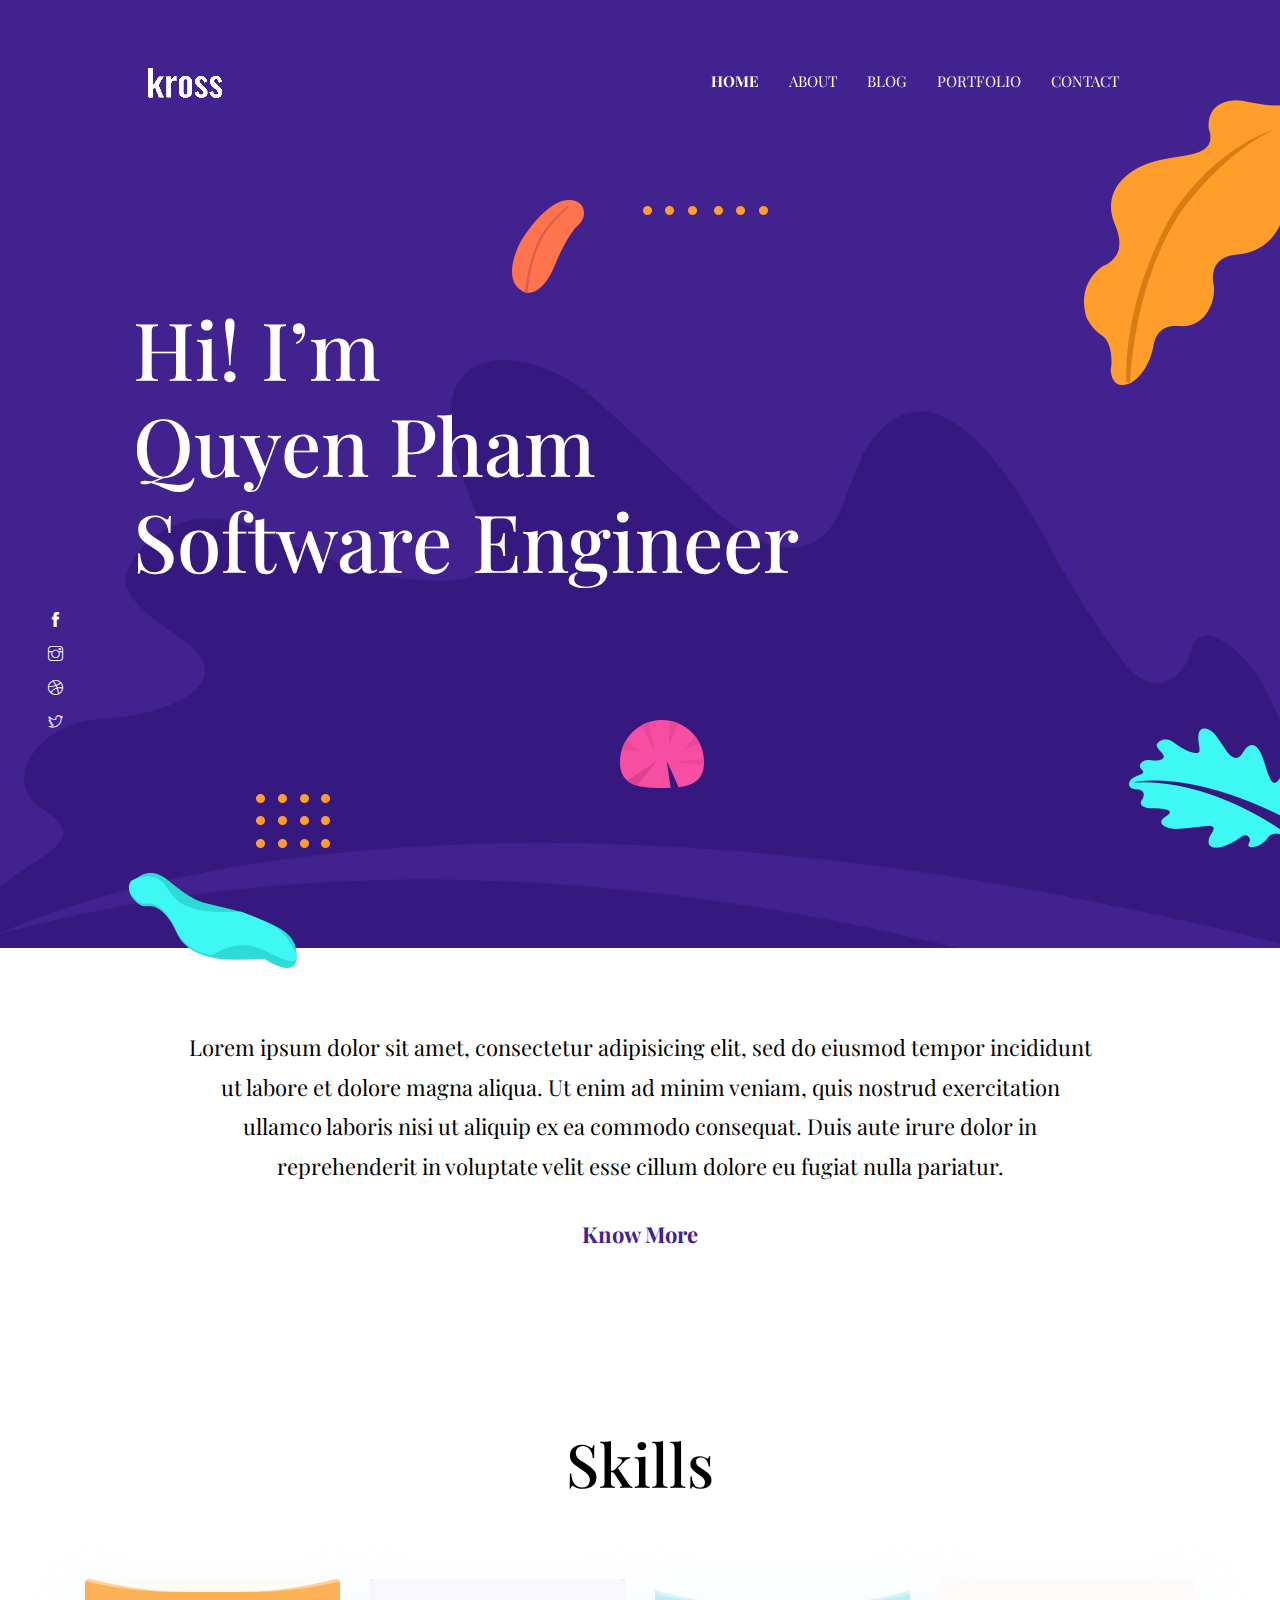
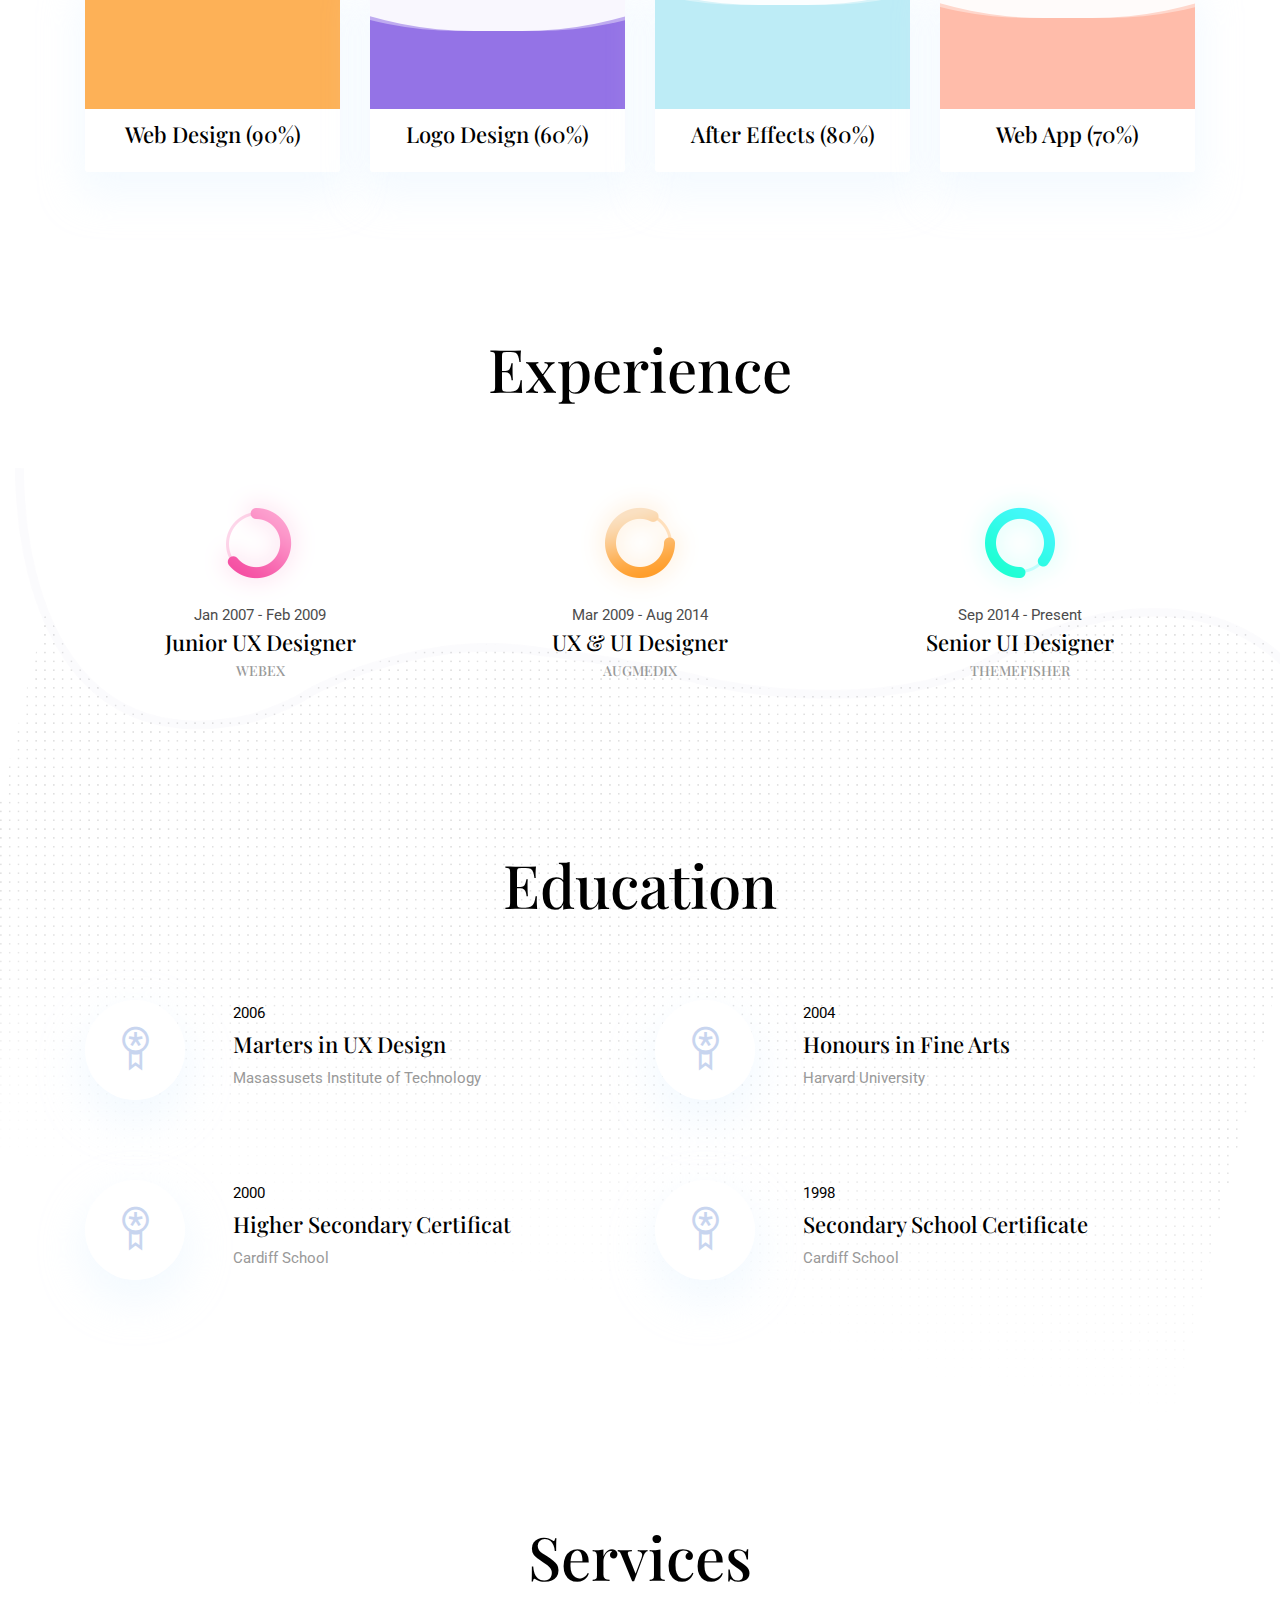
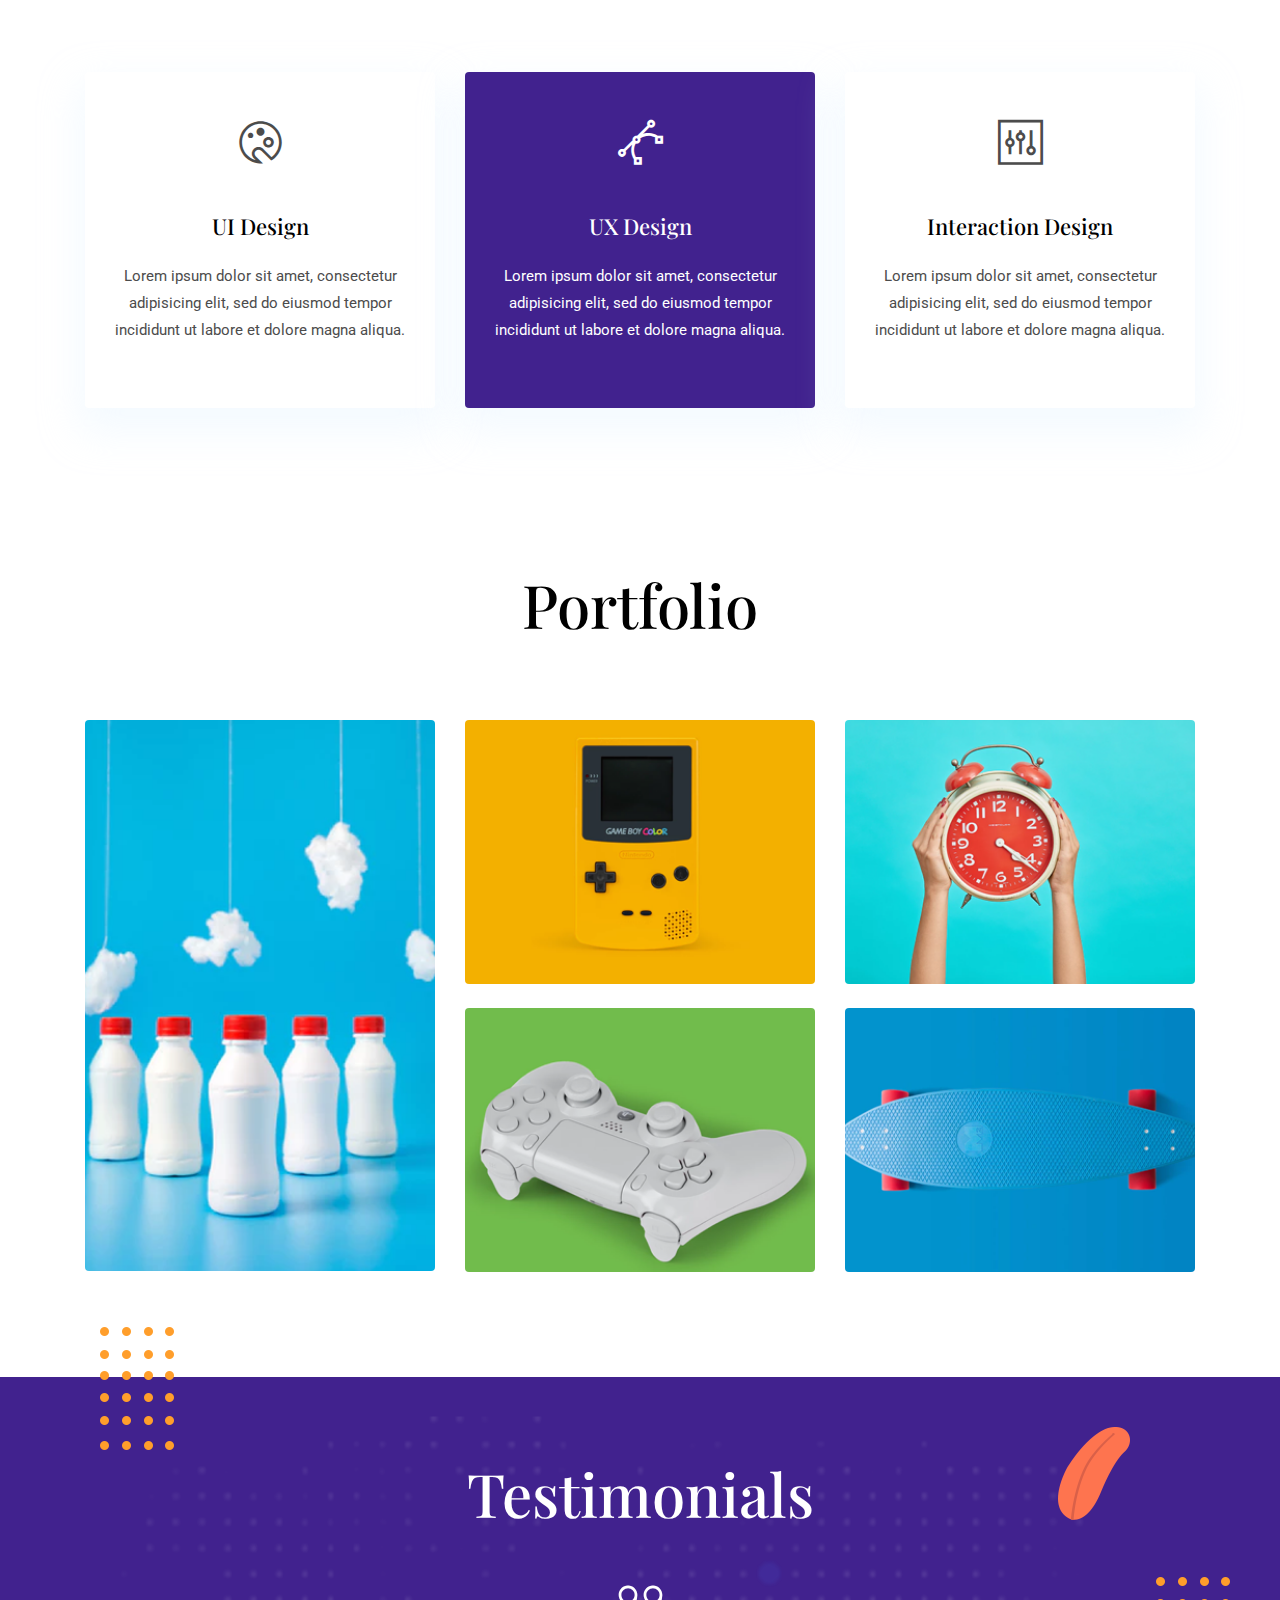
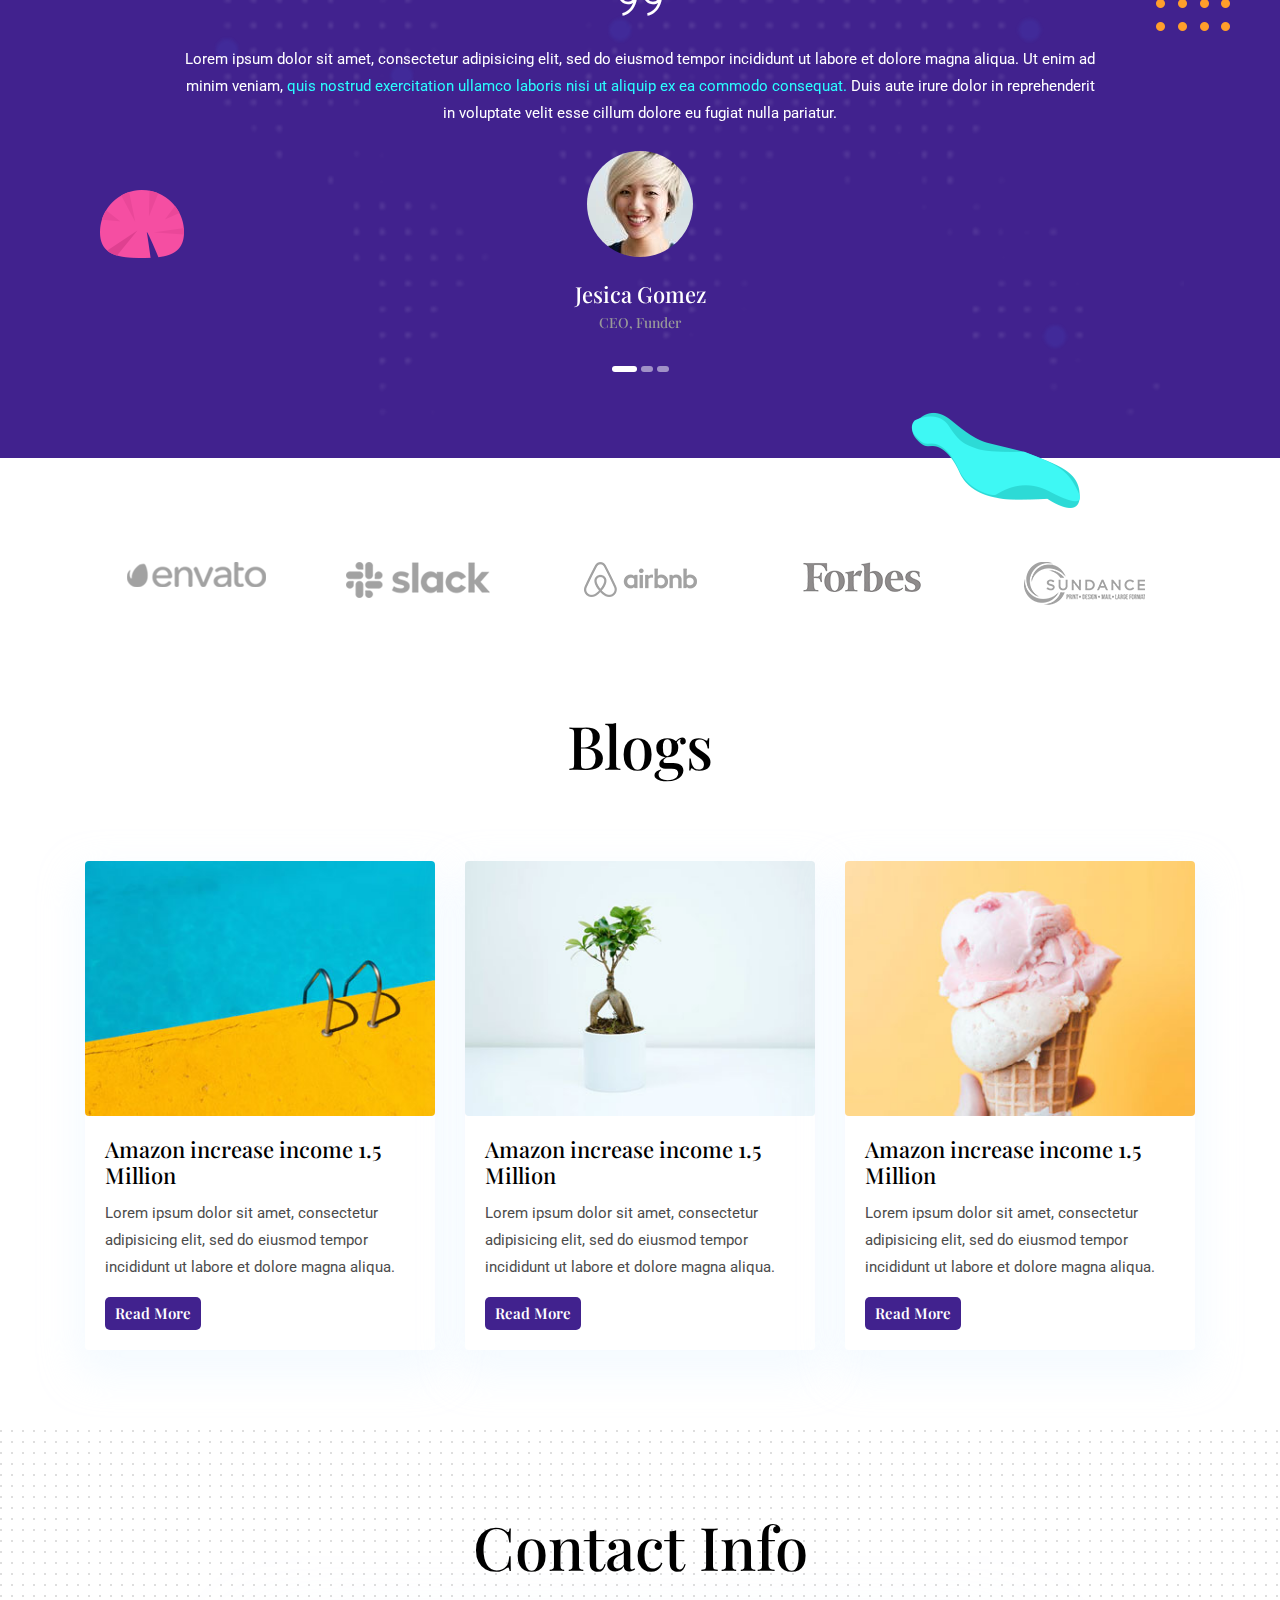
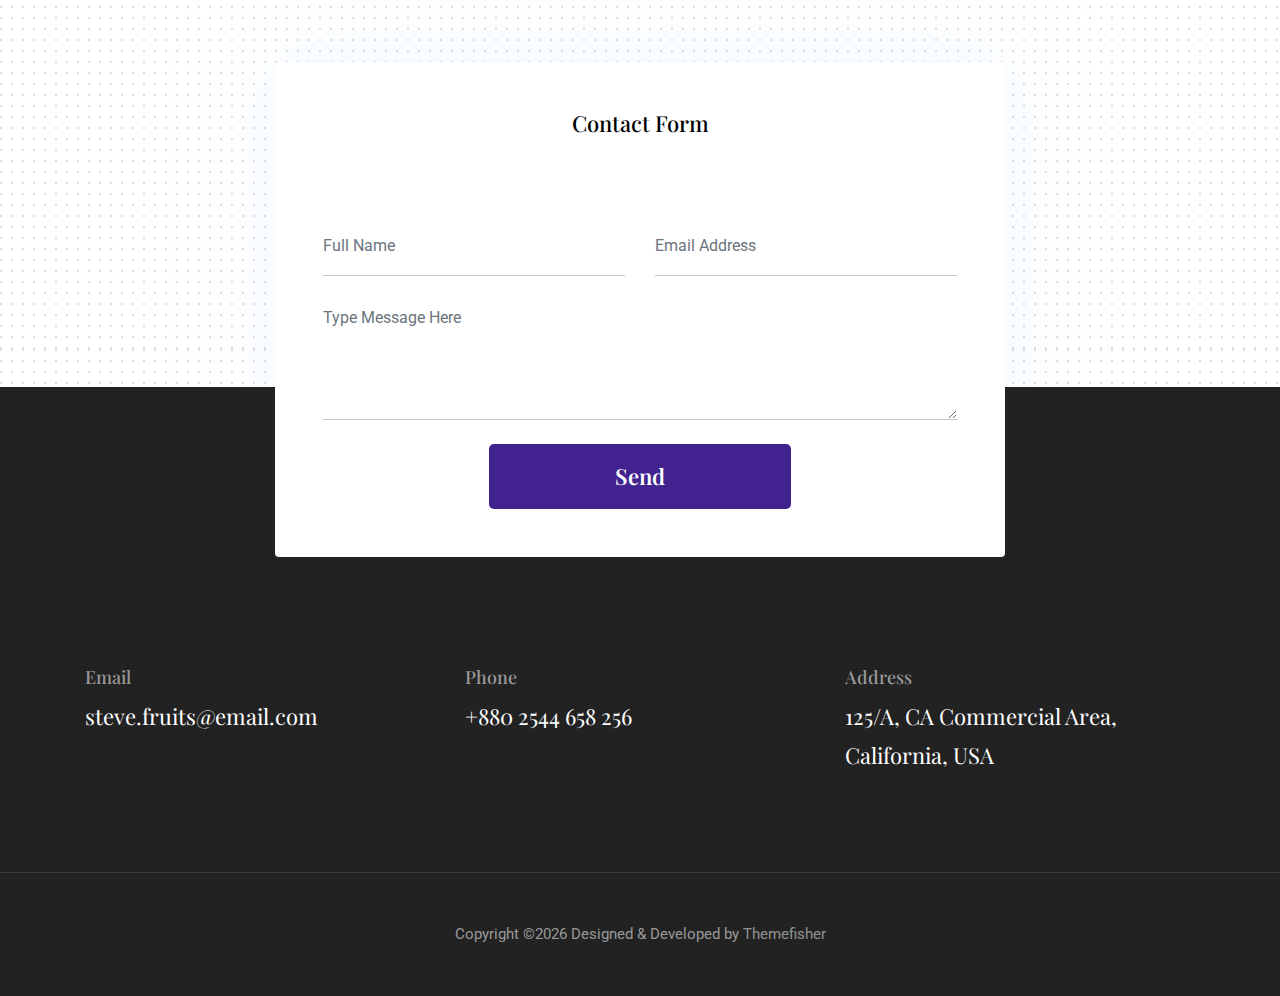
==== commit efe10a9b: "update author" ====
--- a/kross/themes/kross/index.html
+++ b/kross/themes/kross/index.html
@@ -90,7 +90,7 @@
   <div class="container">
     <div class="row">
       <div class="col-lg-11 mx-auto">
-        <h1 class="text-white font-tertiary">Hi! I’m <br> Christoher <br> UX designer</h1>
+        <h1 class="text-white font-tertiary">Hi! I’m <br> Quyen Pham <br> Software Engineer</h1>
       </div>
     </div>
   </div>
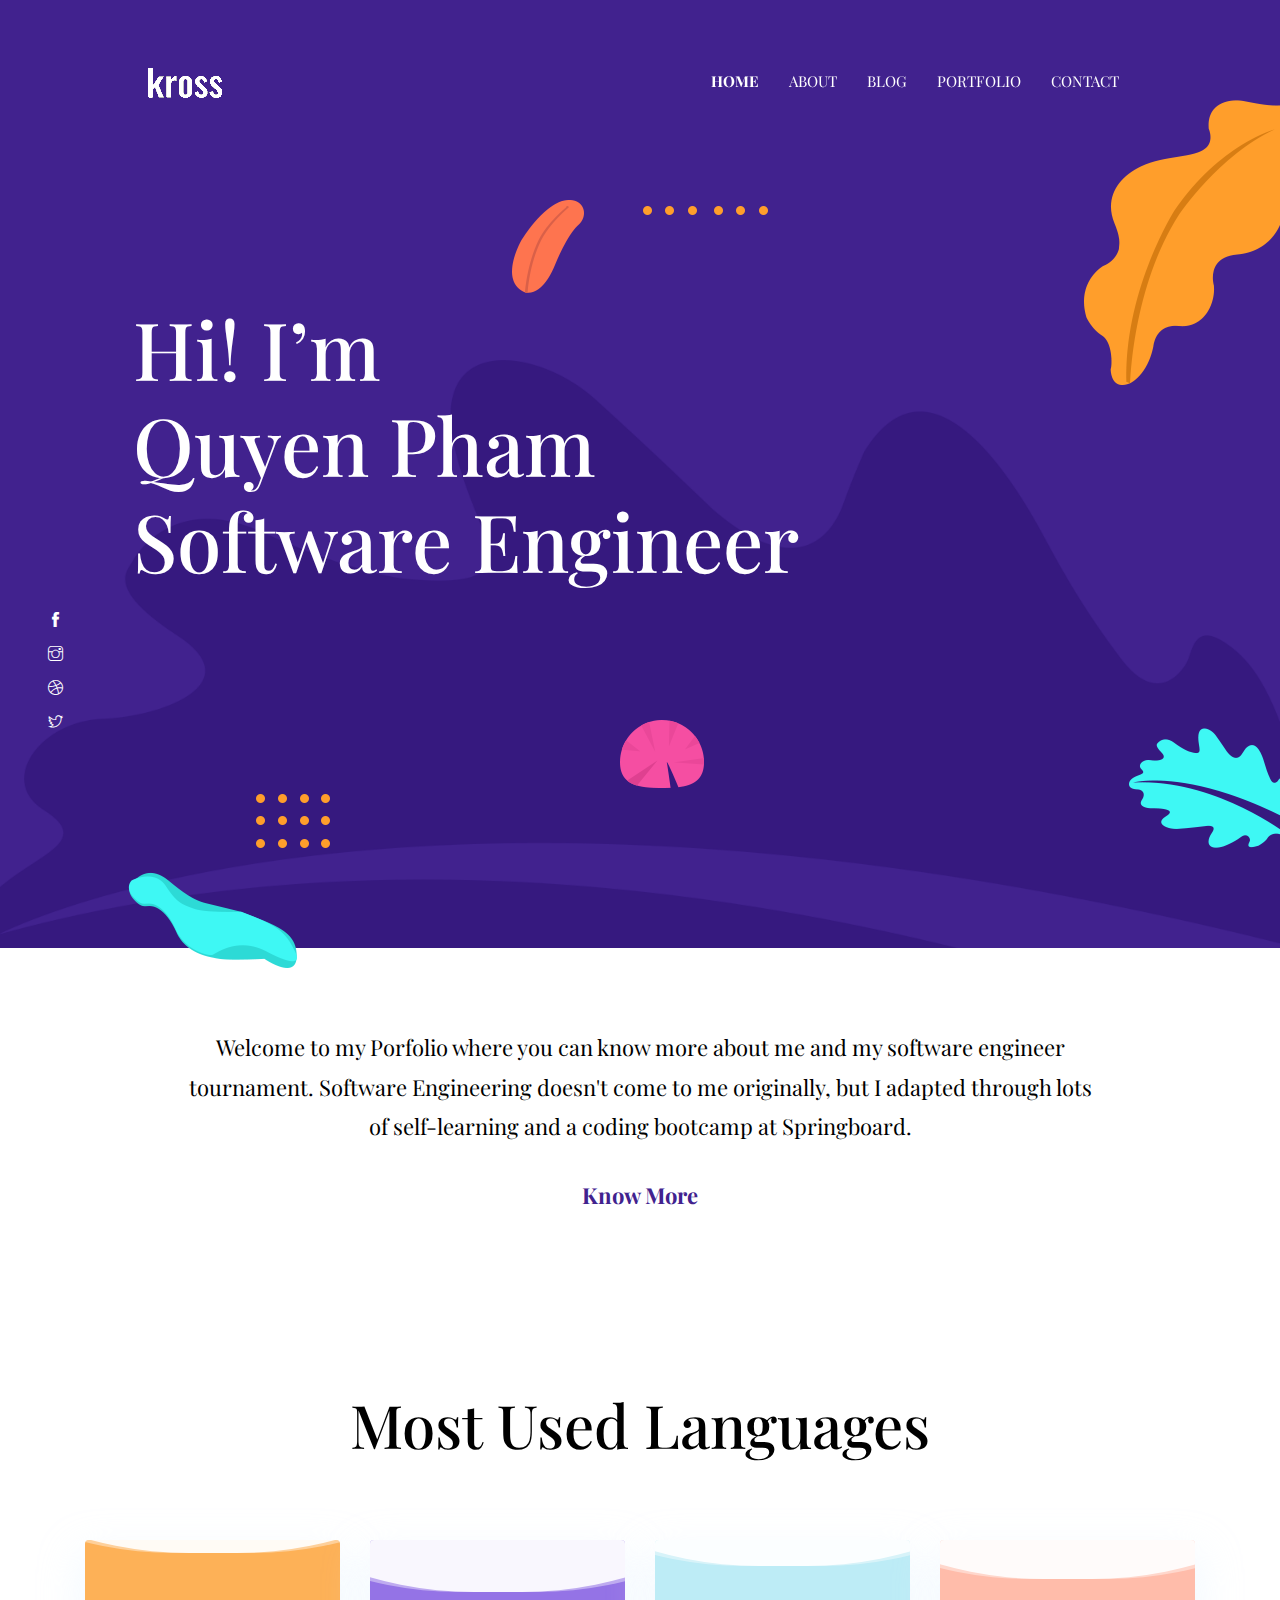
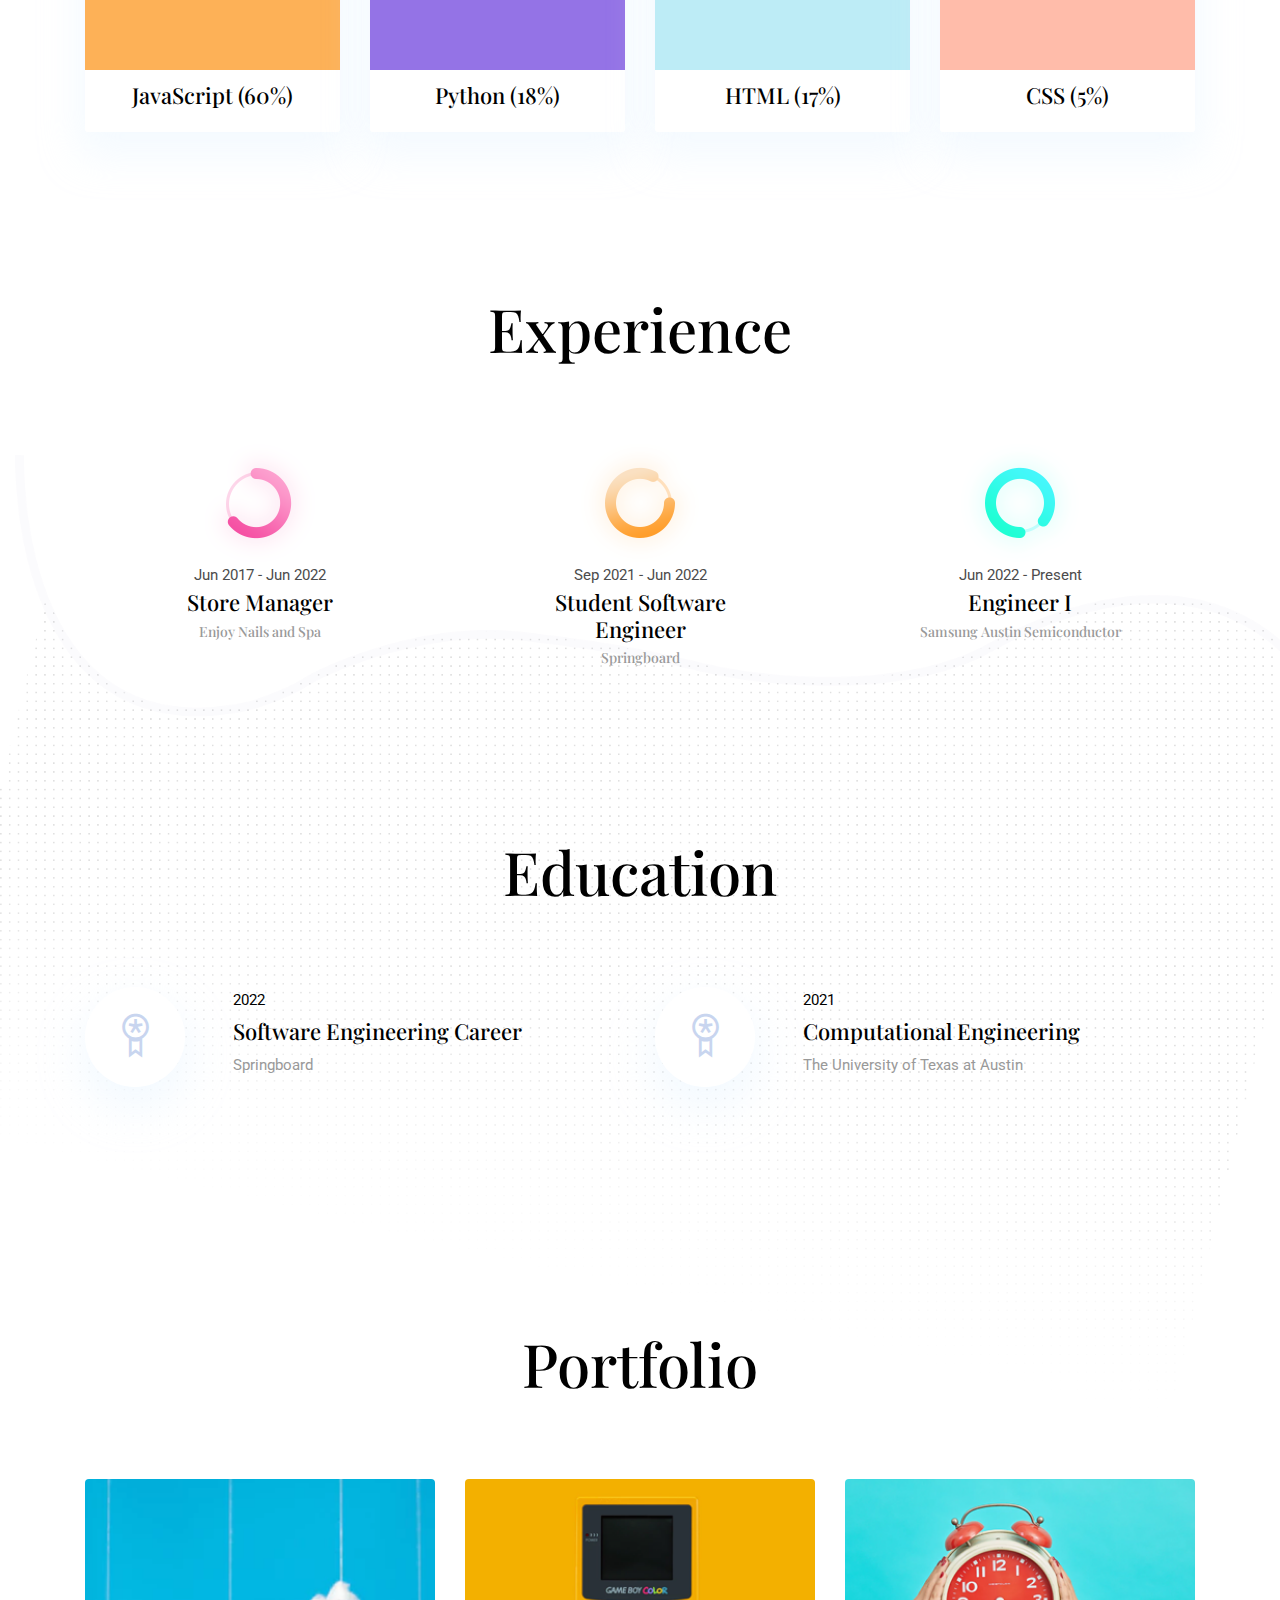
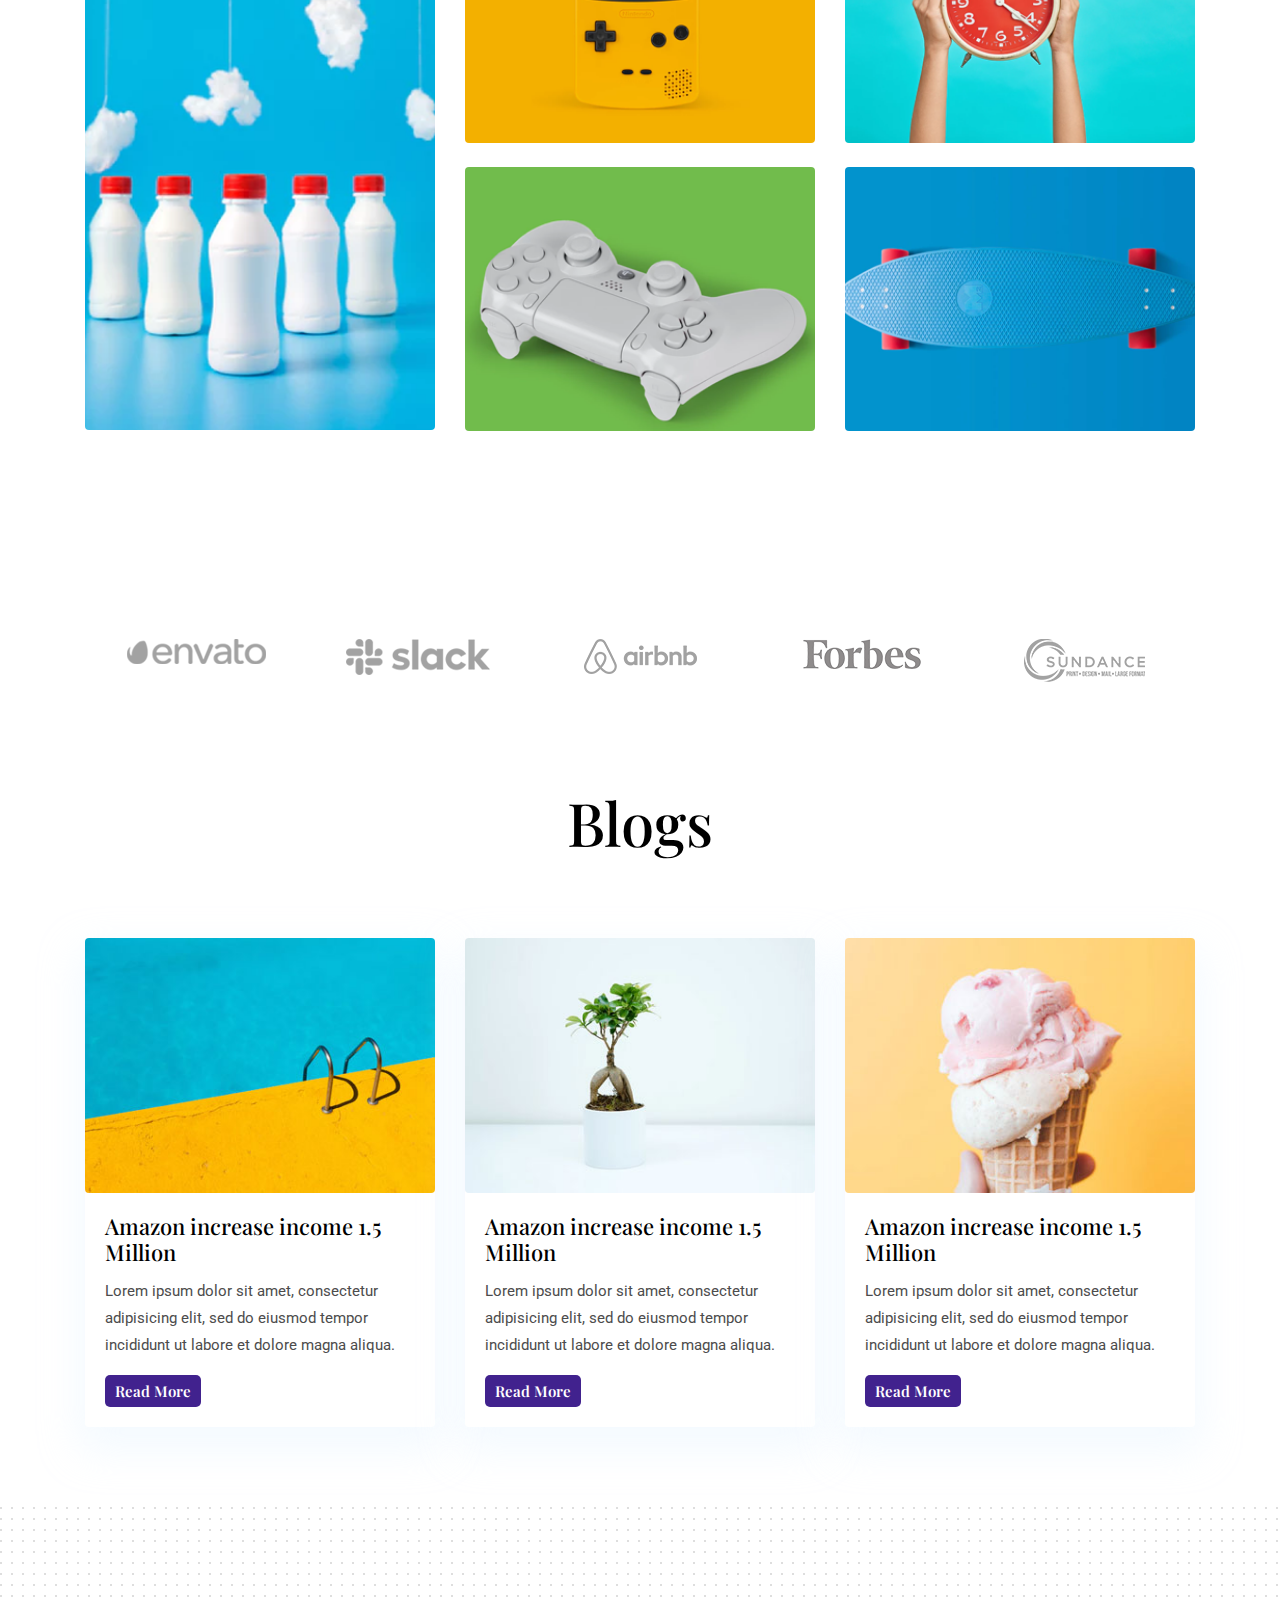
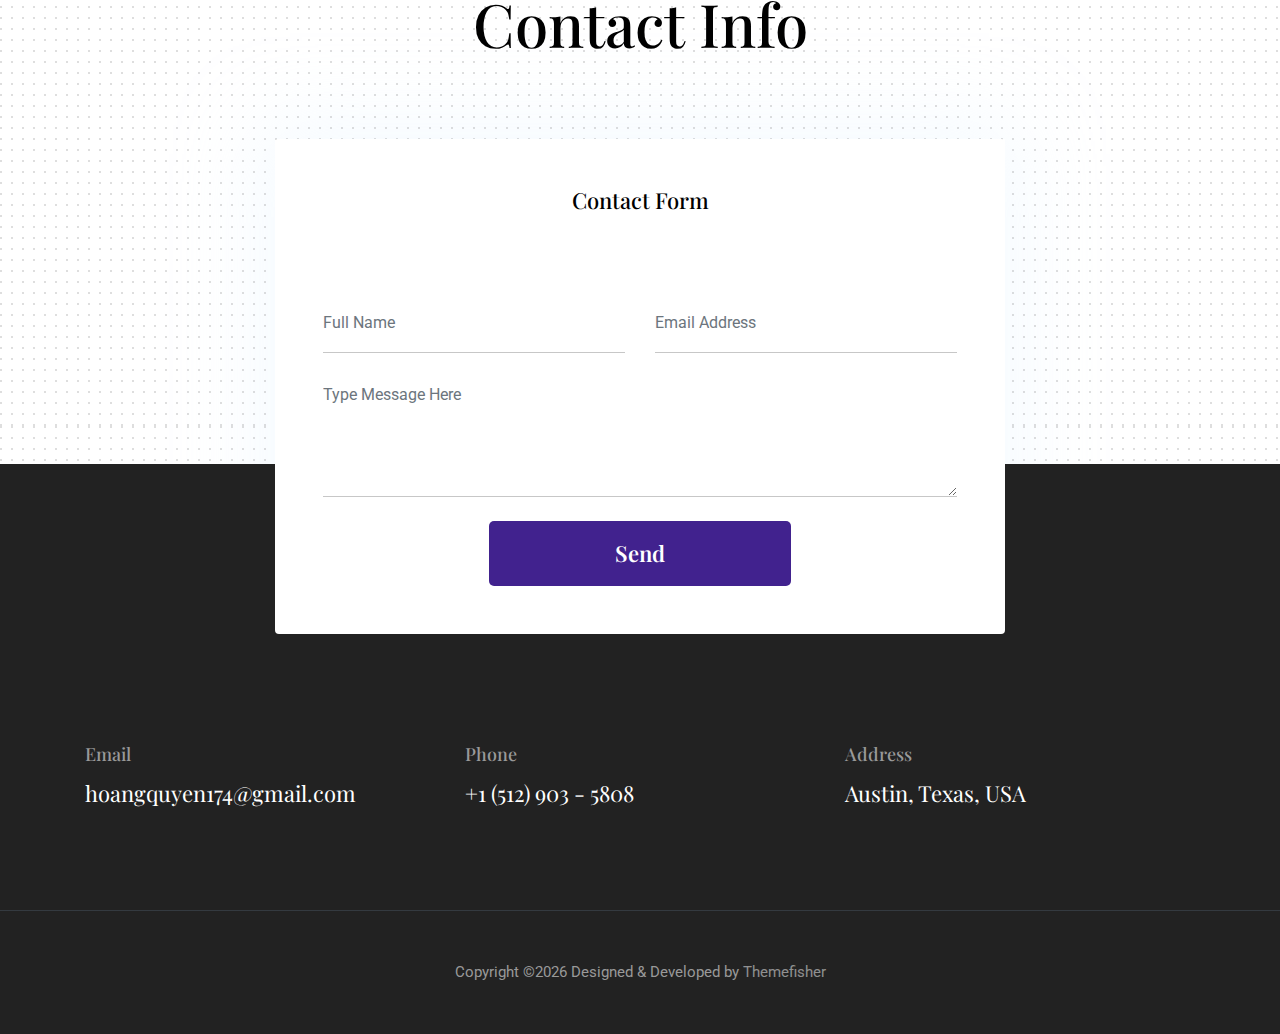
==== commit 0165d323: "update" ====
--- a/kross/themes/kross/index.html
+++ b/kross/themes/kross/index.html
@@ -137,10 +137,10 @@
   <div class="container">
     <div class="row">
       <div class="col-lg-10 mx-auto text-center">
-        <p class="font-secondary paragraph-lg text-dark">Lorem ipsum dolor sit amet, consectetur adipisicing elit, sed
-          do eiusmod tempor incididunt ut labore et dolore magna aliqua. Ut enim ad minim veniam, quis nostrud
-          exercitation ullamco laboris nisi ut aliquip ex ea commodo consequat. Duis aute irure dolor in reprehenderit
-          in voluptate velit esse cillum dolore eu fugiat nulla pariatur.</p>
+        <p class="font-secondary paragraph-lg text-dark">Welcome to my Porfolio where you can know
+          more about me and my software engineer tournament. Software Engineering doesn't come to 
+          me originally, but I adapted through lots of self-learning and a coding bootcamp at Springboard.
+        </p>
         <a href="about.html" class="btn btn-transparent">know more</a>
       </div>
     </div>
@@ -153,7 +153,7 @@
   <div class="container">
     <div class="row">
       <div class="col-lg-12 text-center">
-        <h2 class="section-title">Skills</h2>
+        <h2 class="section-title">Most Used Languages</h2>
       </div>
       <div class="col-lg-3 col-sm-6 mb-4 mb-lg-0">
         <div class="card shadow text-center">
@@ -161,7 +161,7 @@
             <div class="wave" data-progress="90%"></div>
           </div>
           <div class="card-footer bg-white">
-            <h4 class="card-title">Web Design (90%)</h4>
+            <h4 class="card-title">JavaScript (60%)</h4>
           </div>
         </div>
       </div>
@@ -171,7 +171,7 @@
             <div class="wave" data-progress="60%"></div>
           </div>
           <div class="card-footer bg-white">
-            <h4 class="card-title">Logo Design (60%)</h4>
+            <h4 class="card-title">Python (18%)</h4>
           </div>
         </div>
       </div>
@@ -181,7 +181,7 @@
             <div class="wave" data-progress="80%"></div>
           </div>
           <div class="card-footer bg-white">
-            <h4 class="card-title">After Effects (80%)</h4>
+            <h4 class="card-title">HTML (17%)</h4>
           </div>
         </div>
       </div>
@@ -191,7 +191,7 @@
             <div class="wave" data-progress="70%"></div>
           </div>
           <div class="card-footer bg-white">
-            <h4 class="card-title">Web App (70%)</h4>
+            <h4 class="card-title">CSS (5%)</h4>
           </div>
         </div>
       </div>
@@ -209,21 +209,21 @@
       </div>
       <div class="col-lg-3 col-md-4 text-center">
         <img src="images/experience/icon-1.png" alt="icon">
-        <p class="mb-0">Jan 2007 - Feb 2009</p>
-        <h4>Junior UX Designer</h4>
-        <h6 class="text-light">WEBEX</h6>
+        <p class="mb-0">Jun 2017 - Jun 2022</p>
+        <h4>Store Manager</h4>
+        <h6 class="text-light">Enjoy Nails and Spa</h6>
       </div>
       <div class="col-lg-3 col-md-4 text-center">
         <img src="images/experience/icon-2.png" alt="icon">
-        <p class="mb-0">Mar 2009 - Aug 2014</p>
-        <h4>UX & UI Designer</h4>
-        <h6 class="text-light">AUGMEDIX</h6>
+        <p class="mb-0">Sep 2021 - Jun 2022</p>
+        <h4>Student Software Engineer</h4>
+        <h6 class="text-light">Springboard</h6>
       </div>
       <div class="col-lg-3 col-md-4 text-center">
         <img src="images/experience/icon-3.png" alt="icon">
-        <p class="mb-0">Sep 2014 - Present</p>
-        <h4>Senior UI Designer</h4>
-        <h6 class="text-light">THEMEFISHER</h6>
+        <p class="mb-0">Jun 2022 - Present</p>
+        <h4>Engineer I</h4>
+        <h6 class="text-light">Samsung Austin Semiconductor</h6>
       </div>
     </div>
   </div>
@@ -243,9 +243,9 @@
             <i class="ti-medall icon icon-light icon-bg bg-white shadow rounded-circle d-block"></i>
           </div>
           <div>
-            <p class="text-dark mb-1">2006</p>
-            <h4>Marters in UX Design</h4>
-            <p class="mb-0 text-light">Masassusets Institute of Technology</p>
+            <p class="text-dark mb-1">2022</p>
+            <h4>Software Engineering Career</h4>
+            <p class="mb-0 text-light">Springboard</p>
           </div>
         </div>
       </div>
@@ -255,36 +255,14 @@
             <i class="ti-medall icon icon-light icon-bg bg-white shadow rounded-circle d-block"></i>
           </div>
           <div>
-            <p class="text-dark mb-1">2004</p>
-            <h4>Honours in Fine Arts</h4>
-            <p class="mb-0 text-light">Harvard University</p>
-          </div>
-        </div>
-      </div>
-      <div class="col-lg-6 col-md-6 mb-80">
-        <div class="d-flex">
-          <div class="mr-lg-5 mr-3">
-            <i class="ti-medall icon icon-light icon-bg bg-white shadow rounded-circle d-block"></i>
-          </div>
-          <div>
-            <p class="text-dark mb-1">2000</p>
-            <h4>Higher Secondary Certificat</h4>
-            <p class="mb-0 text-light">Cardiff School</p>
-          </div>
-        </div>
-      </div>
-      <div class="col-lg-6 col-md-6 mb-80">
-        <div class="d-flex">
-          <div class="mr-lg-5 mr-3">
-            <i class="ti-medall icon icon-light icon-bg bg-white shadow rounded-circle d-block"></i>
-          </div>
-          <div>
-            <p class="text-dark mb-1">1998</p>
-            <h4>Secondary School Certificate</h4>
-            <p class="mb-0 text-light">Cardiff School</p>
-          </div>
-        </div>
-      </div>
+            <p class="text-dark mb-1">2021</p>
+            <h4>Computational Engineering</h4>
+            <p class="mb-0 text-light">The University of Texas at Austin</p>
+          </div>
+        </div>
+      </div>
+      
+      
     </div>
   </div>
   <!-- bg image -->
@@ -292,47 +270,7 @@
 </section>
 <!-- /education -->
 
-<!-- services -->
-<section class="section">
-  <div class="container">
-    <div class="row">
-      <div class="col-12 text-center">
-        <h2 class="section-title">Services</h2>
-      </div>
-      <div class="col-md-4 mb-4 mb-md-0">
-        <div class="card hover-shadow shadow">
-          <div class="card-body text-center px-4 py-5">
-            <i class="ti-palette icon mb-5 d-inline-block"></i>
-            <h4 class="mb-4">UI Design</h4>
-            <p>Lorem ipsum dolor sit amet, consectetur adipisicing elit, sed do eiusmod tempor incididunt ut labore et
-              dolore magna aliqua.</p>
-          </div>
-        </div>
-      </div>
-      <div class="col-md-4 mb-4 mb-md-0">
-        <div class="card active-bg-primary hover-shadow shadow">
-          <div class="card-body text-center px-4 py-5">
-            <i class="ti-vector icon mb-5 d-inline-block"></i>
-            <h4 class="mb-4">UX Design</h4>
-            <p>Lorem ipsum dolor sit amet, consectetur adipisicing elit, sed do eiusmod tempor incididunt ut labore et
-              dolore magna aliqua.</p>
-          </div>
-        </div>
-      </div>
-      <div class="col-md-4 mb-4 mb-md-0">
-        <div class="card hover-shadow shadow">
-          <div class="card-body text-center px-4 py-5">
-            <i class="ti-panel icon mb-5 d-inline-block"></i>
-            <h4 class="mb-4">Interaction Design</h4>
-            <p>Lorem ipsum dolor sit amet, consectetur adipisicing elit, sed do eiusmod tempor incididunt ut labore et
-              dolore magna aliqua.</p>
-          </div>
-        </div>
-      </div>
-    </div>
-  </div>
-</section>
-<!-- /services -->
+
 
 <!-- portfolio -->
 <section class="section">
@@ -348,7 +286,7 @@
           <img src="images/portfolio/item-1.png" alt="portfolio-image" class="img-fluid rounded w-100">
           <div class="hover-overlay">
             <div class="hover-content">
-              <a class="btn btn-light btn-sm" href="#!">view project</a>
+              <a class="btn btn-light btn-sm" href="http://wild-sight.herokuapp.com/#/">view project</a>
             </div>
           </div>
         </div>
@@ -358,7 +296,7 @@
           <img src="images/portfolio/item-2.png" alt="portfolio-image" class="img-fluid rounded w-100">
           <div class="hover-overlay">
             <div class="hover-content">
-              <a class="btn btn-light btn-sm" href="#!">view project</a>
+              <a class="btn btn-light btn-sm" href="http://foodelicious-quyen.herokuapp.com/">view project</a>
             </div>
           </div>
         </div>
@@ -368,7 +306,7 @@
           <img src="images/portfolio/item-3.png" alt="portfolio-image" class="img-fluid rounded w-100">
           <div class="hover-overlay">
             <div class="hover-content">
-              <a class="btn btn-light btn-sm" href="#!">view project</a>
+              <a class="btn btn-light btn-sm" href="http://word-generator.surge.sh/">view project</a>
             </div>
           </div>
         </div>
@@ -378,7 +316,7 @@
           <img src="images/portfolio/item-4.png" alt="portfolio-image" class="img-fluid rounded w-100">
           <div class="hover-overlay">
             <div class="hover-content">
-              <a class="btn btn-light btn-sm" href="#!">view project</a>
+              <a class="btn btn-light btn-sm" href="https://quyenpham94.github.io/oo-connect-four-game/">view project</a>
             </div>
           </div>
         </div>
@@ -388,7 +326,7 @@
           <img src="images/portfolio/item-5.png" alt="portfolio-image" class="img-fluid rounded w-100">
           <div class="hover-overlay">
             <div class="hover-content">
-              <a class="btn btn-light btn-sm" href="#!">view project</a>
+              <a class="btn btn-light btn-sm" href="https://quyenpham94.github.io/basic-memory-game/">view project</a>
             </div>
           </div>
         </div>
@@ -398,66 +336,7 @@
 </section>
 <!-- /portfolio -->
 
-<!-- testimonial -->
-<section class="section bg-primary position-relative testimonial-bg-shapes">
-  <div class="container">
-    <div class="row">
-      <div class="col-12 text-center">
-        <h2 class="section-title text-white mb-5">Testimonials</h2>
-      </div>
-      <div class="col-lg-10 mx-auto testimonial-slider">
-        <!-- slider-item -->
-        <div class="text-center testimonial-content">
-          <i class="ti-quote-right text-white icon mb-4 d-inline-block"></i>
-          <p class="text-white mb-4">Lorem ipsum dolor sit amet, consectetur adipisicing elit, sed do eiusmod tempor
-            incididunt ut labore et dolore magna aliqua. Ut enim ad minim veniam, <strong>quis nostrud exercitation
-              ullamco laboris nisi ut aliquip ex ea commodo consequat.</strong> Duis aute irure dolor in reprehenderit
-            in voluptate velit esse cillum dolore eu fugiat nulla pariatur.</p>
-          <img class="img-fluid rounded-circle mb-4 d-inline-block" src="images/testimonial/client-1.png"
-            alt="client-image">
-          <h4 class="text-white">Jesica Gomez</h4>
-          <h6 class="text-light mb-4">CEO, Funder</h6>
-        </div>
-        <!-- slider-item -->
-        <div class="text-center testimonial-content">
-          <i class="ti-quote-right text-white icon mb-4 d-inline-block"></i>
-          <p class="text-white mb-4">Lorem ipsum dolor sit amet, consectetur adipisicing elit, sed do eiusmod tempor
-            incididunt ut labore et dolore magna aliqua. Ut enim ad minim veniam, <strong>quis nostrud exercitation
-              ullamco
-              laboris nisi ut aliquip ex ea commodo consequat.</strong> Duis aute irure dolor in reprehenderit in
-            voluptate velit
-            esse cillum dolore eu fugiat nulla pariatur.</p>
-          <img class="img-fluid rounded-circle mb-4 d-inline-block" src="images/testimonial/client-1.png"
-            alt="client-image">
-          <h4 class="text-white">Jesica Gomez</h4>
-          <h6 class="text-light mb-4">CEO, Funder</h6>
-        </div>
-        <!-- slider-item -->
-        <div class="text-center testimonial-content">
-          <i class="ti-quote-right text-white icon mb-4 d-inline-block"></i>
-          <p class="text-white mb-4">Lorem ipsum dolor sit amet, consectetur adipisicing elit, sed do eiusmod tempor
-            incididunt ut labore et dolore magna aliqua. Ut enim ad minim veniam, <strong>quis nostrud exercitation
-              ullamco
-              laboris nisi ut aliquip ex ea commodo consequat.</strong> Duis aute irure dolor in reprehenderit in
-            voluptate velit
-            esse cillum dolore eu fugiat nulla pariatur.</p>
-          <img class="img-fluid rounded-circle mb-4 d-inline-block" src="images/testimonial/client-1.png"
-            alt="client-image">
-          <h4 class="text-white">Jesica Gomez</h4>
-          <h6 class="text-light mb-4">CEO, Funder</h6>
-        </div>
-      </div>
-    </div>
-  </div>
-  <!-- bg shapes -->
-  <img src="images/backgrounds/map.png" alt="map" class="img-fluid bg-map">
-  <img src="images/illustrations/dots-group-v.png" alt="bg-shape" class="img-fluid bg-shape-1">
-  <img src="images/illustrations/leaf-orange.png" alt="bg-shape" class="img-fluid bg-shape-2">
-  <img src="images/illustrations/dots-group-sm.png" alt="bg-shape" class="img-fluid bg-shape-3">
-  <img src="images/illustrations/leaf-pink-round.png" alt="bg-shape" class="img-fluid bg-shape-4">
-  <img src="images/illustrations/leaf-cyan.png" alt="bg-shape" class="img-fluid bg-shape-5">
-</section>
-<!-- /testimonial -->
+
 
 <!-- client logo slider -->
 <section class="section pb-0">
@@ -578,15 +457,15 @@
       <div class="row">
         <div class="col-md-4">
           <h5 class="text-light">Email</h5>
-          <p class="text-white paragraph-lg font-secondary">steve.fruits@email.com</p>
+          <p class="text-white paragraph-lg font-secondary">hoangquyen174@gmail.com</p>
         </div>
         <div class="col-md-4">
           <h5 class="text-light">Phone</h5>
-          <p class="text-white paragraph-lg font-secondary">+880 2544 658 256</p>
+          <p class="text-white paragraph-lg font-secondary">+1 (512) 903 - 5808</p>
         </div>
         <div class="col-md-4">
           <h5 class="text-light">Address</h5>
-          <p class="text-white paragraph-lg font-secondary">125/A, CA Commercial Area, California, USA</p>
+          <p class="text-white paragraph-lg font-secondary">Austin, Texas, USA</p>
         </div>
       </div>
     </div>
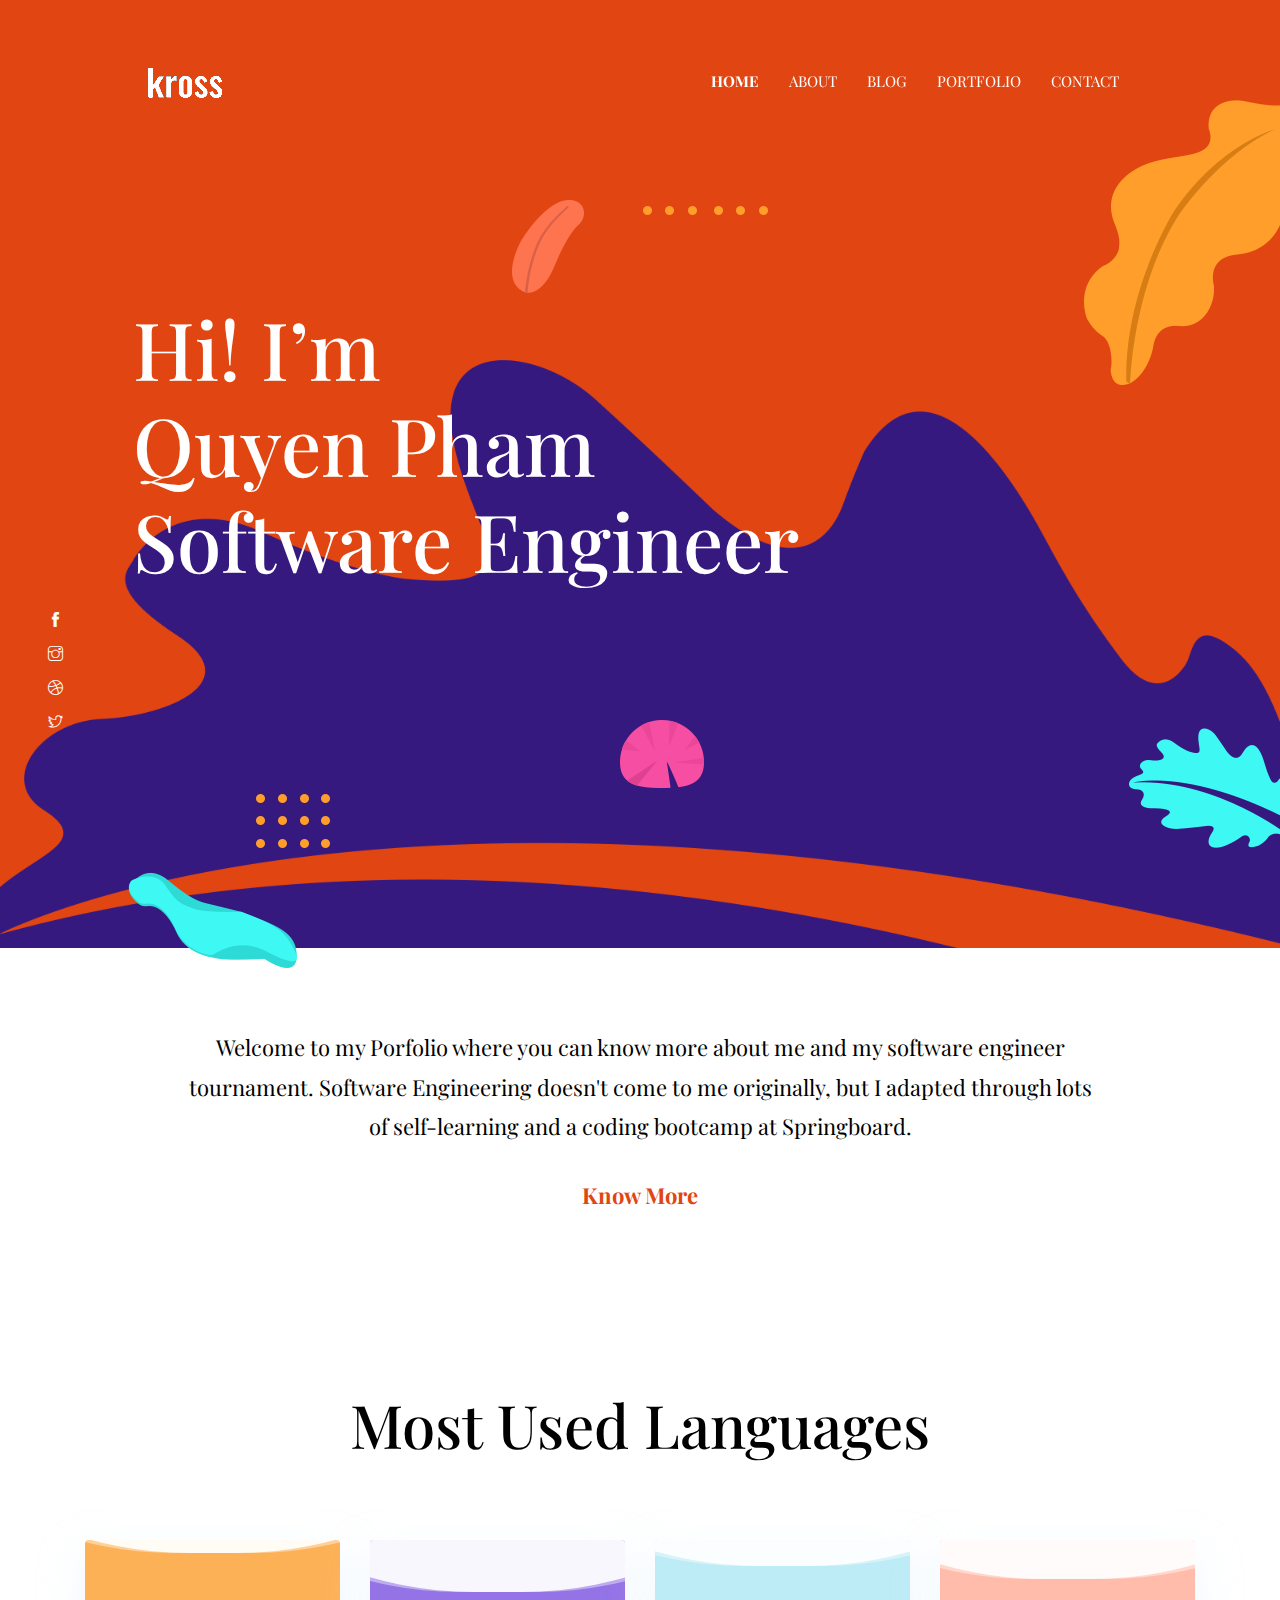
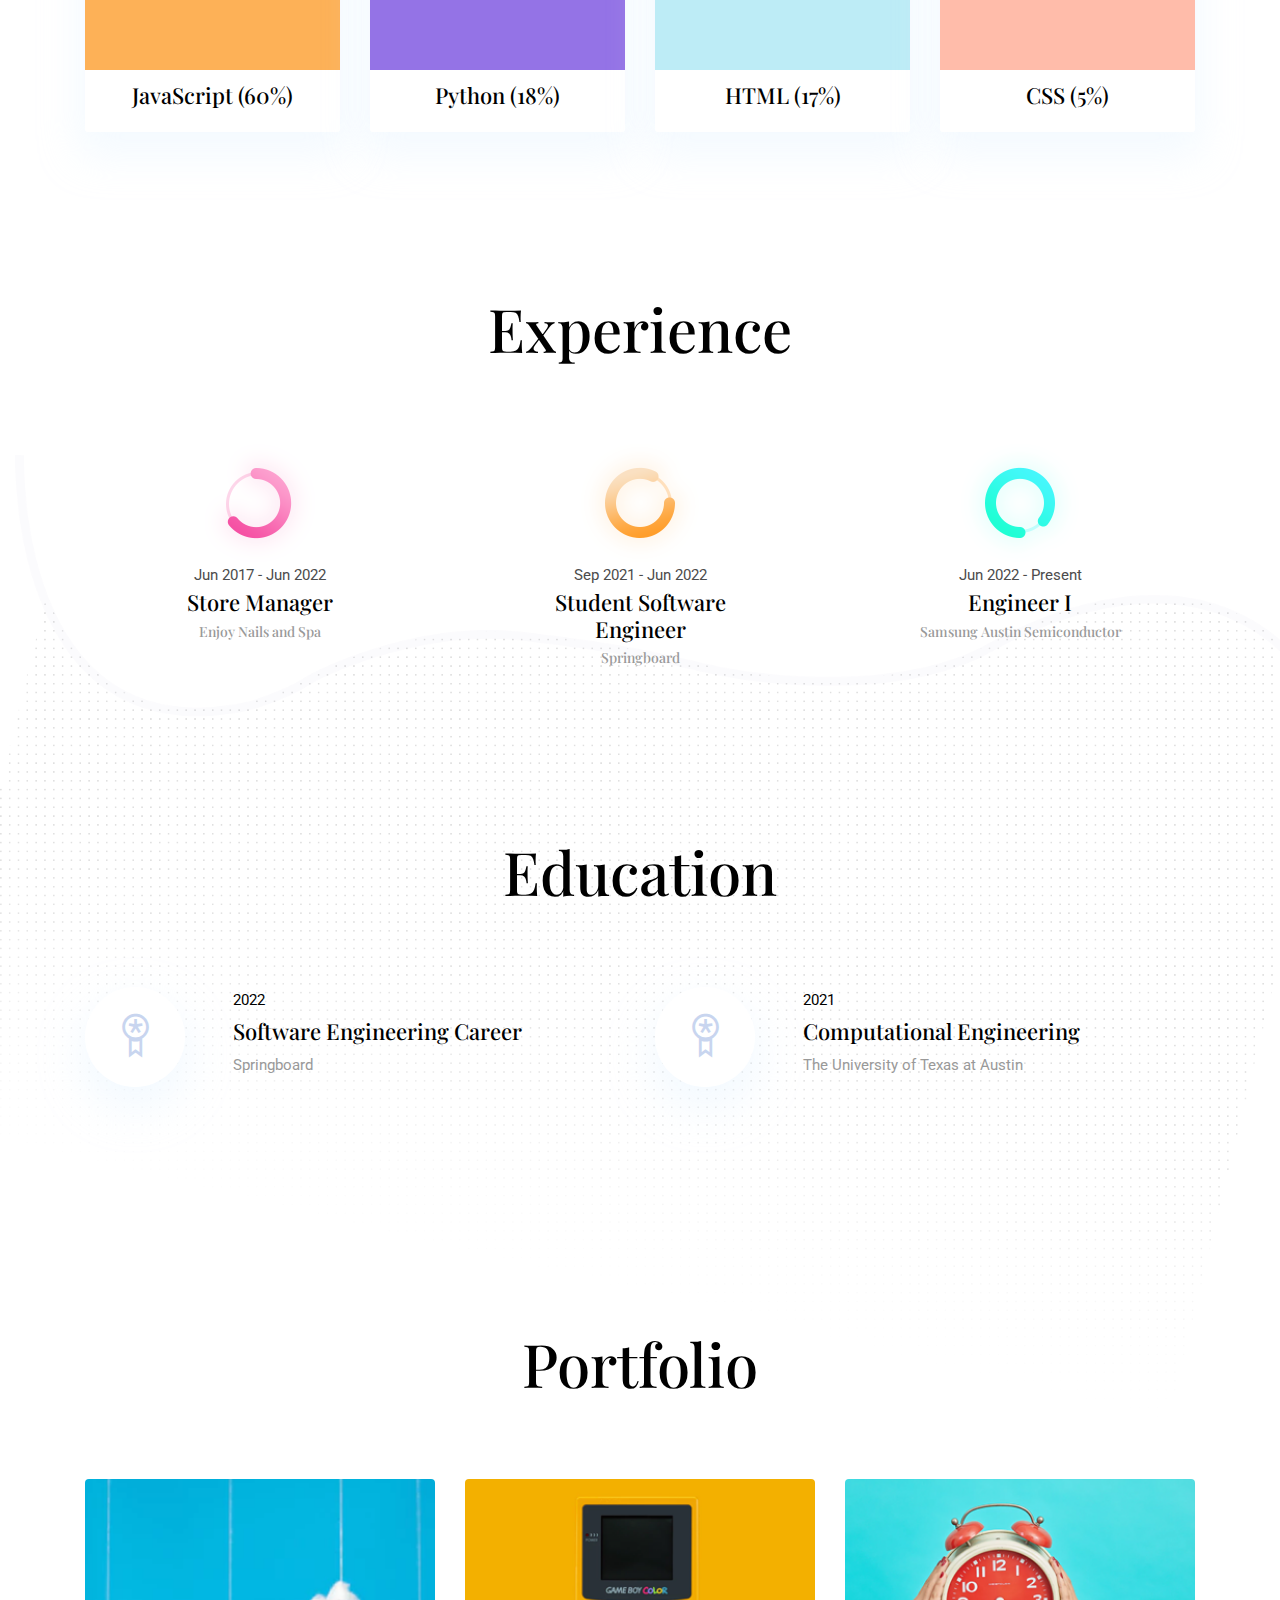
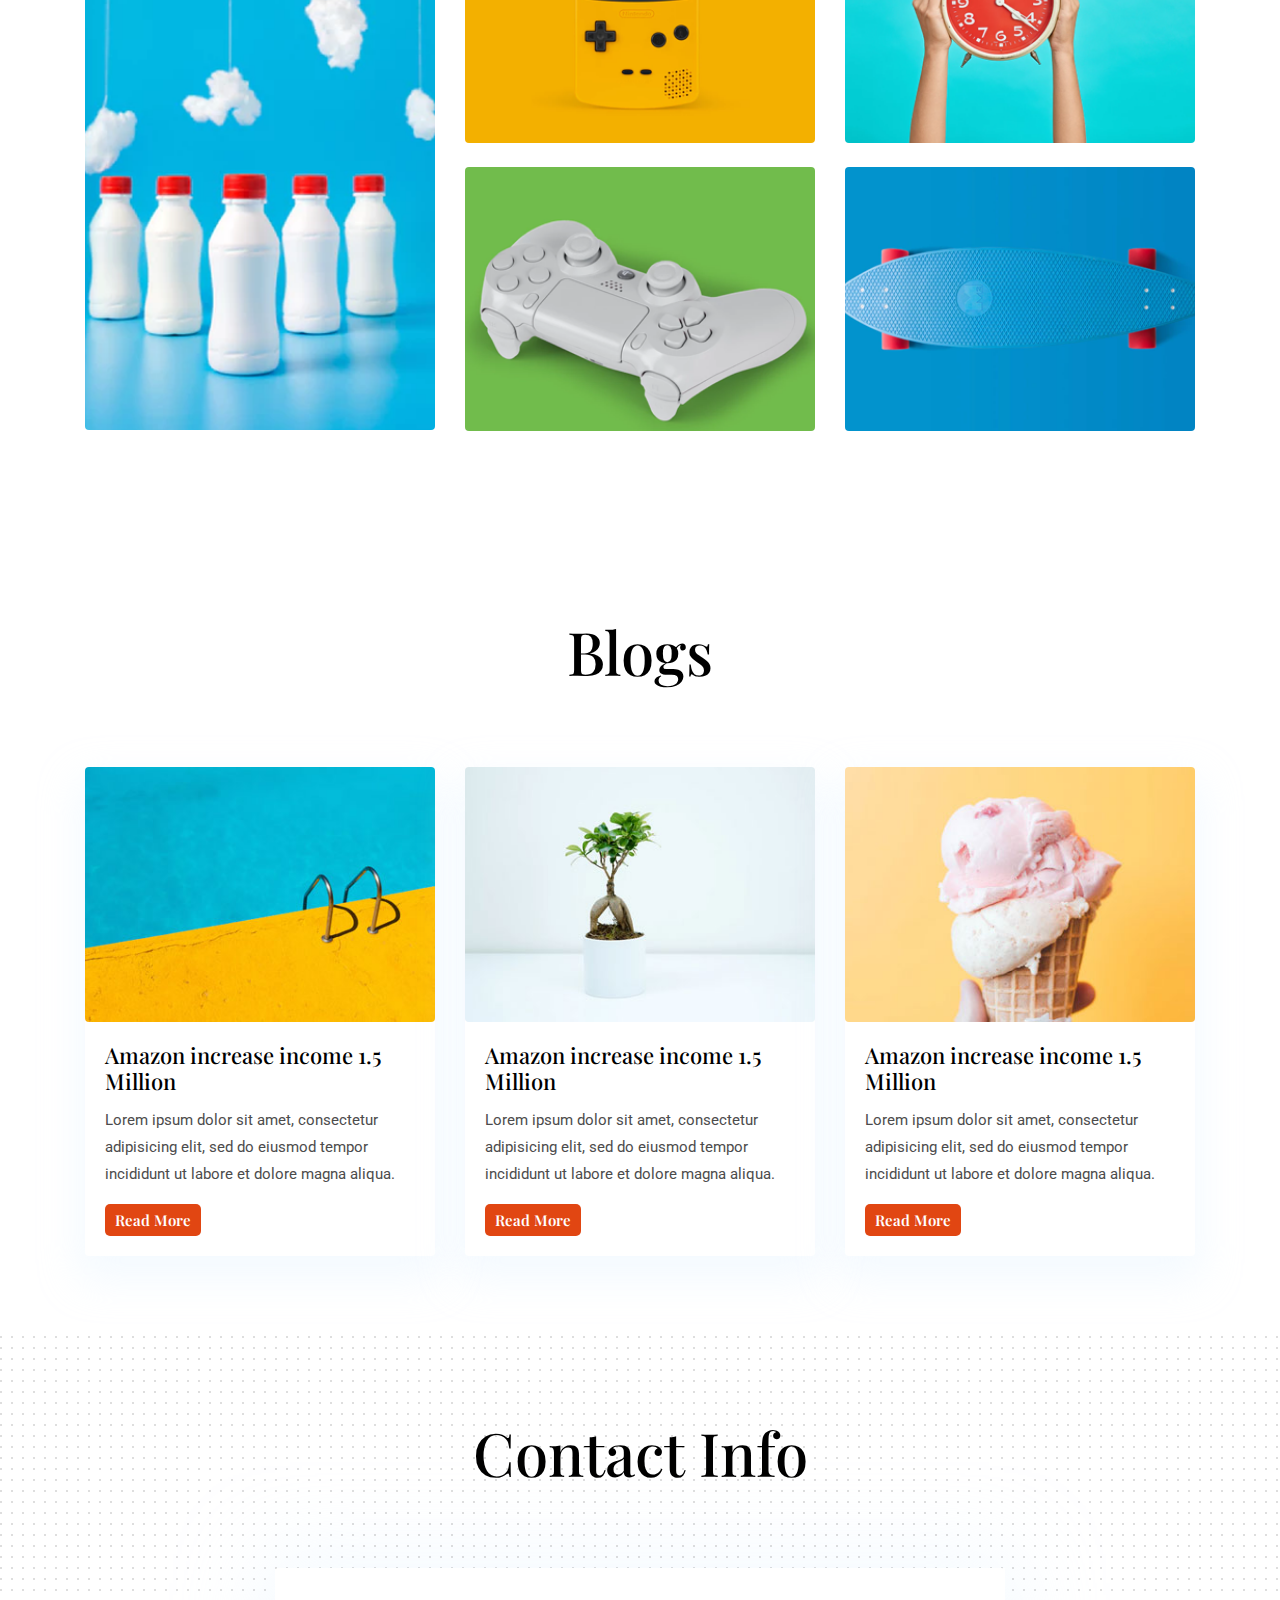
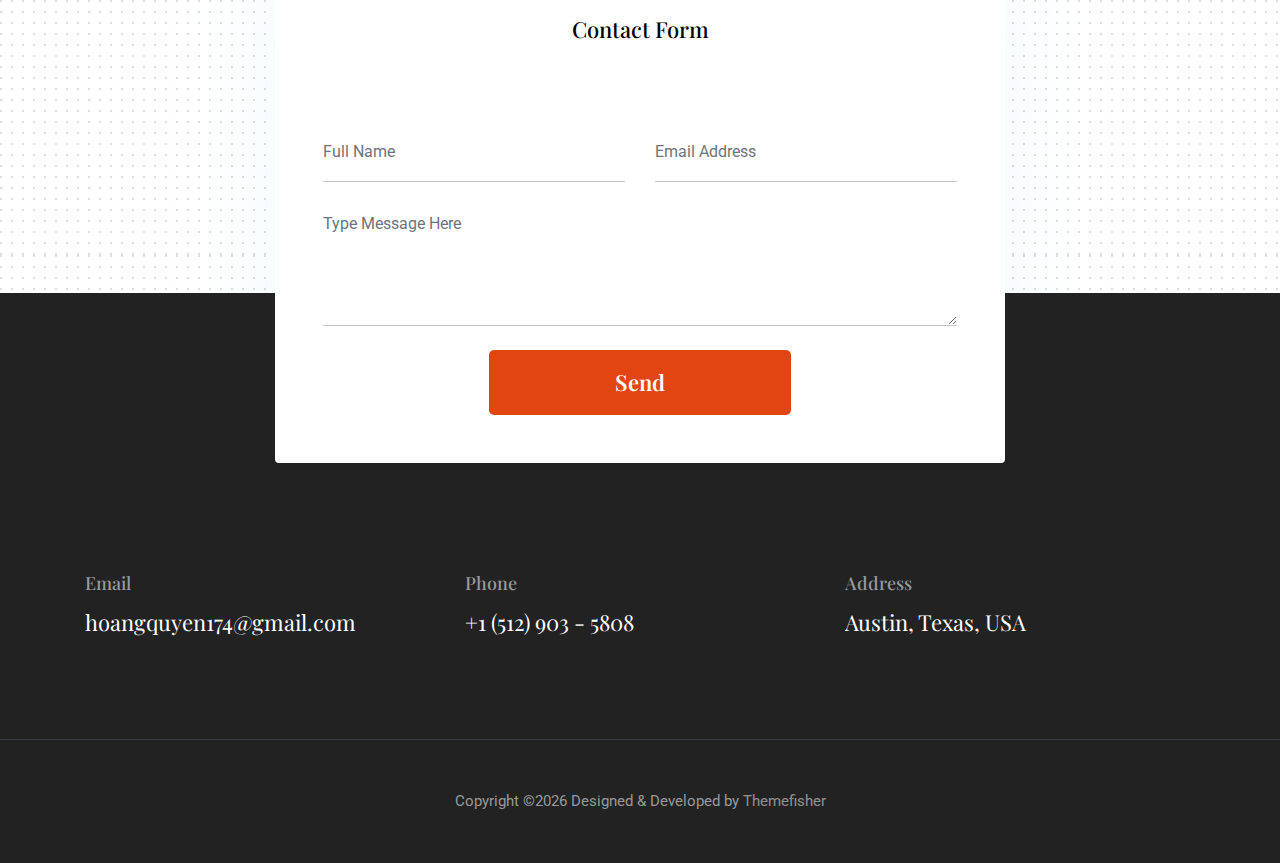
==== commit 6e841da8: "remove unnecessary stuff" ====
--- a/kross/themes/kross/index.html
+++ b/kross/themes/kross/index.html
@@ -338,34 +338,7 @@
 
 
 
-<!-- client logo slider -->
-<section class="section pb-0">
-  <div class="container">
-    <div class="client-logo-slider d-flex align-items-center">
-      <a href="contact.html" class="text-center d-block outline-0 p-4"><img class="d-unset img-fluid"
-          src="images/clients-logo/client-logo-1.png" alt="client-logo"></a>
-      <a href="contact.html" class="text-center d-block outline-0 p-4"><img class="d-unset img-fluid"
-          src="images/clients-logo/client-logo-2.png" alt="client-logo"></a>
-      <a href="contact.html" class="text-center d-block outline-0 p-4"><img class="d-unset img-fluid"
-          src="images/clients-logo/client-logo-3.png" alt="client-logo"></a>
-      <a href="contact.html" class="text-center d-block outline-0 p-4"><img class="d-unset img-fluid"
-          src="images/clients-logo/client-logo-4.png" alt="client-logo"></a>
-      <a href="contact.html" class="text-center d-block outline-0 p-4"><img class="d-unset img-fluid"
-          src="images/clients-logo/client-logo-5.png" alt="client-logo"></a>
-      <a href="contact.html" class="text-center d-block outline-0 p-4"><img class="d-unset img-fluid"
-          src="images/clients-logo/client-logo-1.png" alt="client-logo"></a>
-      <a href="contact.html" class="text-center d-block outline-0 p-4"><img class="d-unset img-fluid"
-          src="images/clients-logo/client-logo-2.png" alt="client-logo"></a>
-      <a href="contact.html" class="text-center d-block outline-0 p-4"><img class="d-unset img-fluid"
-          src="images/clients-logo/client-logo-3.png" alt="client-logo"></a>
-      <a href="contact.html" class="text-center d-block outline-0 p-4"><img class="d-unset img-fluid"
-          src="images/clients-logo/client-logo-4.png" alt="client-logo"></a>
-      <a href="contact.html" class="text-center d-block outline-0 p-4"><img class="d-unset img-fluid"
-          src="images/clients-logo/client-logo-5.png" alt="client-logo"></a>
-    </div>
-  </div>
-</section>
-<!-- /client logo slider -->
+
 
 <!-- blog -->
 <section class="section">
--- a/kross/themes/kross/css/style.css
+++ b/kross/themes/kross/css/style.css
@@ -111,27 +111,27 @@
 }
 
 .btn-primary {
-  background: #41228e;
+  background: #e14612;
   color: #fff;
 }
 .btn-primary:active {
-  background: #542cb7 !important;
+  background: #e14612 !important;
 }
 .btn-primary:hover {
-  background: #542cb7;
+  background: #e14612;
 }
 .btn-primary.focus, .btn-primary.active {
-  background: #542cb7 !important;
+  background: #e14612 !important;
   box-shadow: none !important;
 }
 
 .btn-transparent {
   background: transparent;
-  color: #41228e;
+  color: #e14612;
   font-weight: bold;
 }
 .btn-transparent:active, .btn-transparent:hover {
-  color: #41228e;
+  color: #e14612;
 }
 
 body {
@@ -140,12 +140,12 @@
 }
 
 ::-moz-selection {
-  background: #542cb7;
+  background: #e14612;
   color: #fff;
 }
 
 ::selection {
-  background: #542cb7;
+  background: #e14612;
   color: #fff;
 }
 
@@ -193,11 +193,11 @@
 }
 
 a.text-dark:hover {
-  color: #41228e !important;
+  color: #e14612 !important;
 }
 
 a:hover {
-  color: #41228e;
+  color: #e14612;
 }
 
 .slick-slide {
@@ -243,7 +243,7 @@
 }
 
 .bg-primary {
-  background: #41228e !important;
+  background: #e14612 !important;
 }
 
 .bg-gray {
@@ -251,7 +251,7 @@
 }
 
 .text-primary {
-  color: #41228e !important;
+  color: #e14612 !important;
 }
 
 .text-color {
@@ -384,7 +384,7 @@
   height: 60px;
 }
 .form-control:focus {
-  border-color: #41228e;
+  border-color: #e14612;
   outline: 0;
   box-shadow: none !important;
 }
@@ -411,7 +411,7 @@
   transition: 0.3s ease;
 }
 .navigation.nav-bg {
-  background-color: #41228e;
+  background-color: #e14612;
   padding: 15px 100px;
 }
 @media (max-width: 991px) {
@@ -422,7 +422,7 @@
 @media (max-width: 991px) {
   .navigation {
     padding: 20px;
-    background: #41228e;
+    background: #e14612;
   }
 }
 
@@ -576,7 +576,7 @@
   transition: 0.3s ease;
 }
 .hover-bg-primary:hover {
-  background: #41228e;
+  background: #e14612;
 }
 .hover-bg-primary:hover * {
   color: #fff;
@@ -584,7 +584,7 @@
 
 .active-bg-primary {
   transition: 0.3s ease;
-  background: #41228e;
+  background: #e14612;
 }
 .active-bg-primary * {
   color: #fff;
@@ -718,7 +718,7 @@
   display: inline-block;
   padding: 20px 25px;
   background: #eaeaea;
-  border-left: 3px solid #41228e;
+  border-left: 3px solid #e14612;
   font-style: italic;
   font-size: 22px;
   line-height: 1.7;
